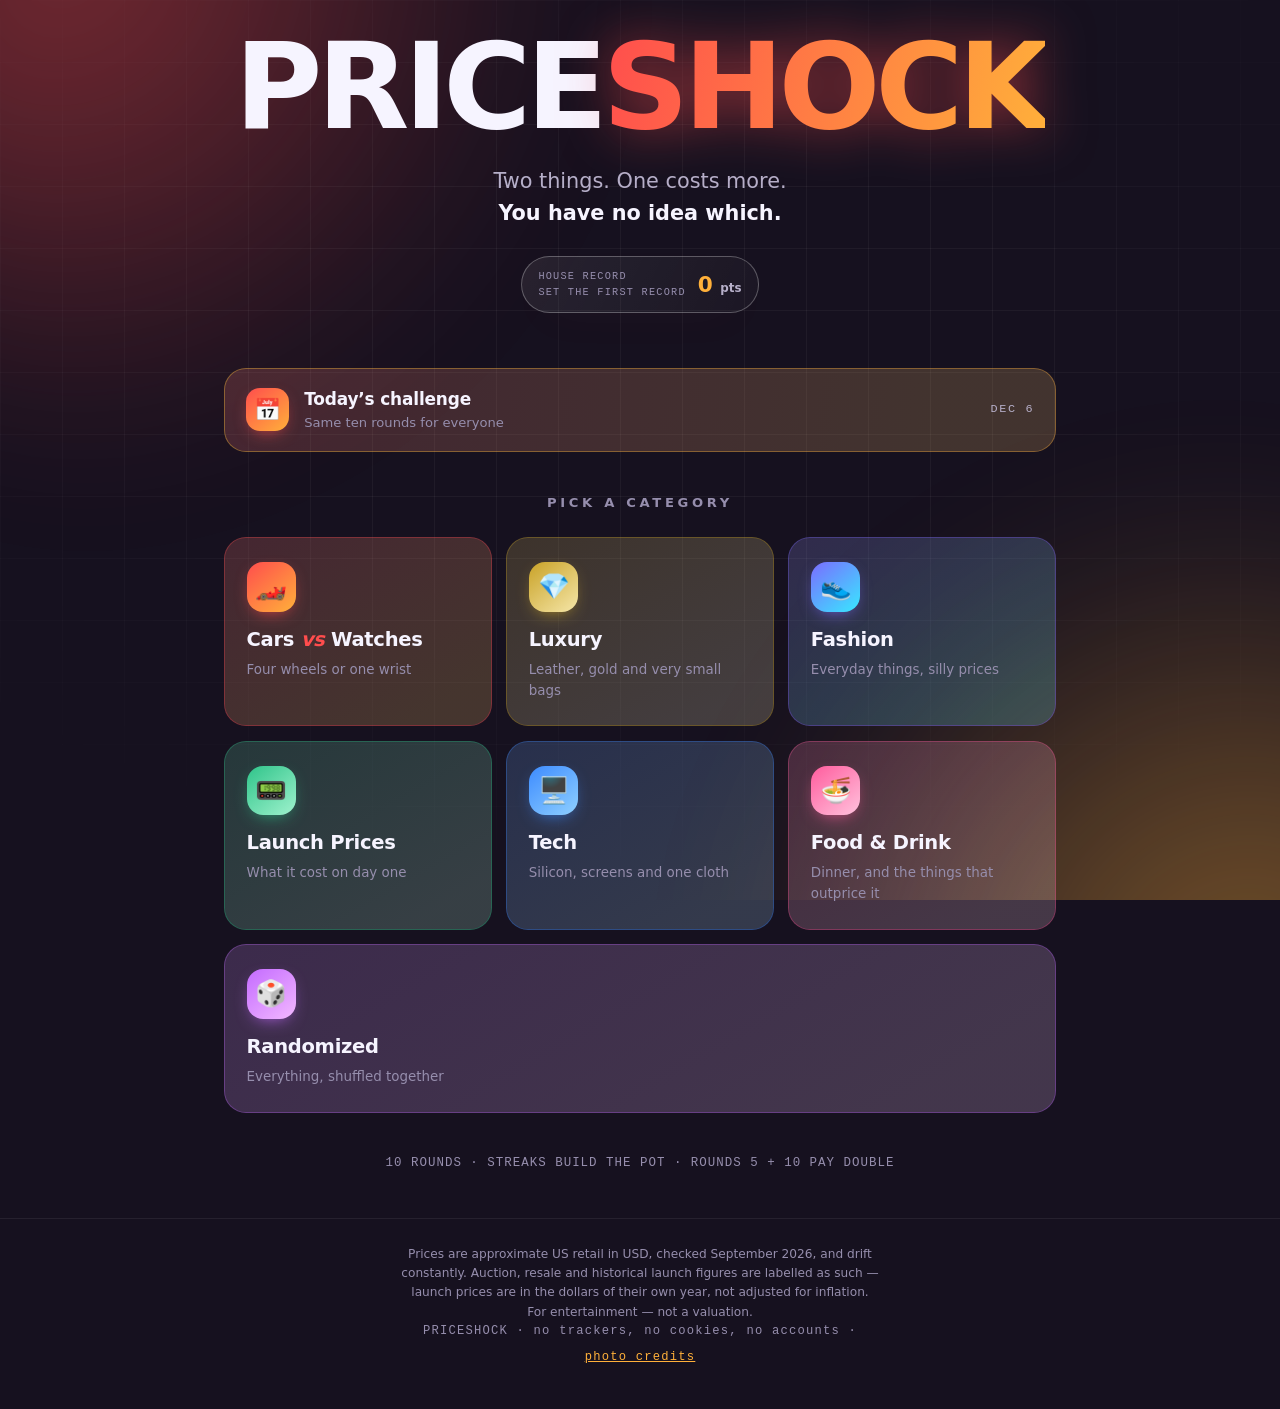
==== index.html @ 39ad50c3 "Add today's challenge: the same ten rounds for everyone" ====
<!doctype html>
<html lang="en">
<head>
  <meta charset="utf-8">
  <meta name="viewport" content="width=device-width, initial-scale=1">
  <title>PRICESHOCK — guess which one costs more</title>
  <meta name="description" content="Two things. One is more expensive. You have no idea which. A game about how absurd prices have become.">
  <meta name="color-scheme" content="dark">
  <!-- One value, not two: this page is dark in every theme by design. -->
  <meta name="theme-color" content="#08070c">

  <!-- The trailing slash matters: GitHub Pages serves this page at the
       directory URL, and a canonical without it points at a 301. -->
  <link rel="canonical" href="https://jonathanmathews449-stack.github.io/PRICESHOCK/">

  <meta property="og:title" content="PRICESHOCK">
  <meta property="og:description" content="Two things. One costs more. You have no idea which.">
  <meta property="og:type" content="website">
  <meta property="og:site_name" content="PRICESHOCK">
  <meta property="og:url" content="https://jonathanmathews449-stack.github.io/PRICESHOCK/">

  <!-- og:image must be a raster file and an absolute URL. Every platform
       ignores an SVG here, and several refuse a relative path, so the
       favicon's inline-SVG trick does not transfer. Built from
       og-source.html by scripts/og-image.sh; the dimensions are declared so
       the card reserves the right space before the image arrives. -->
  <meta property="og:image" content="https://jonathanmathews449-stack.github.io/PRICESHOCK/og.png">
  <meta property="og:image:width" content="1200">
  <meta property="og:image:height" content="630">
  <meta property="og:image:alt" content="PRICESHOCK — two things, one costs more. A Lamborghini Huracán at $215,000 against a Richard Mille RM 27-04 Tourbillon at $1,000,050.">
  <meta name="twitter:card" content="summary_large_image">

  <link rel="icon" href="data:image/svg+xml,<svg xmlns='http://www.w3.org/2000/svg' viewBox='0 0 100 100'><text y='.9em' font-size='90'>💸</text></svg>">
  <link rel="stylesheet" href="assets/style.css">
</head>
<body>
<!-- Drawn symbols remain as a defensive fallback. The shipped catalogue uses
     local, credited Commons photographs; app.js verifies that coverage at load. -->
<svg class="art-sprite" aria-hidden="true" focusable="false" width="0" height="0" style="position:absolute">
  <defs>
    <g id="art-watch"><circle cx="12" cy="12" r="5.5"/><path d="M9.5 6.5 10 3h4l.5 3.5M9.5 17.5 10 21h4l.5-3.5M12 9.5V12l1.8 1.2"/></g>
    <g id="art-supercar"><path d="M2.5 14.5h19M4 14.5l1.8-4.2A2 2 0 0 1 7.6 9h8.8a2 2 0 0 1 1.7 1l2.4 4.5"/><path d="M3 14.5v2.2h3M21 14.5v2.2h-3"/><circle cx="7" cy="16.8" r="1.9"/><circle cx="17" cy="16.8" r="1.9"/></g>
    <g id="art-car"><path d="M3 15.5h18M4.6 15.5l1.5-5A2 2 0 0 1 8 9h8a2 2 0 0 1 1.9 1.4l1.5 5.1"/><path d="M6.5 11.8h11"/><circle cx="7.5" cy="17.4" r="1.8"/><circle cx="16.5" cy="17.4" r="1.8"/></g>
    <g id="art-sneaker"><path d="M2.5 16.5h19V14c0-1-.7-1.6-1.8-1.9l-4.6-1.2-2.4-2.6c-.5-.6-1.3-.6-1.8-.1L9.5 10 5 12.2c-1.6.8-2.5 1.6-2.5 3z"/><path d="M2.5 15h19M8 10.8l1.8 1.9M11 9.4l1.9 2"/></g>
    <g id="art-boot"><path d="M7 3.5h4.2v8.2l6 2.6c1.4.6 2.3 1.3 2.3 2.6v3.6H7z"/><path d="M7 17.5h12.5M7 8.5h4.2"/></g>
    <g id="art-sandal"><path d="M12 3.2c3 0 4.7 1.7 4.7 4.4v8.8c0 2.7-1.7 4.4-4.7 4.4s-4.7-1.7-4.7-4.4V7.6c0-2.7 1.7-4.4 4.7-4.4Z"/><path d="M12 9.8 8.5 5.9M12 9.8l3.5-3.9M12 9.8v3"/></g>
    <g id="art-dressShoe"><path d="M2.5 16.8h19c0-1.6-1-2.3-2.6-2.8l-5.1-1.6-2.6-3.2c-.5-.6-1.2-.7-1.8-.3l-2 1.4-3.6 2.3c-1 .7-1.3 1.4-1.3 2.4z"/><path d="M2.5 15.4h19"/></g>
    <g id="art-handbag"><path d="M4.5 8.5h15l1 12h-17z"/><path d="M8.5 8.5V6.6a3.5 3.5 0 0 1 7 0v1.9"/><path d="M4.9 13h14.2"/></g>
    <g id="art-luggage"><rect x="4.5" y="7.5" width="15" height="12.5" rx="2"/><path d="M9 7.5V5.2c0-.7.5-1.2 1.2-1.2h3.6c.7 0 1.2.5 1.2 1.2v2.3M9.5 11v5.5M14.5 11v5.5"/></g>
    <g id="art-coat"><path d="M9 3.5 12 6l3-2.5 4.5 2.4c.8.4 1.2 1 1.2 1.9V20H5.3V7.8c0-.9.4-1.5 1.2-1.9z"/><path d="M12 6v14M9 3.5 12 20M15 3.5 12 20"/></g>
    <g id="art-scarf"><ellipse cx="12" cy="6.4" rx="4.6" ry="3.1"/><path d="M9.3 8.9 8 20.6h3l.6-9.4M14.7 8.9l1.3 11.7h-3l-.6-9.4"/></g>
    <g id="art-tshirt"><path d="M8.6 3.5 12 5.6l3.4-2.1 5 2.6-1.8 4.3-2.1-.7V20.5H7.5V9.7l-2.1.7-1.8-4.3z"/></g>
    <g id="art-shirt"><path d="M8.6 3.5 12 6.2l3.4-2.7 4.4 2.3c.7.4 1 .9 1 1.7v13.3H5.2V7.5c0-.8.3-1.3 1-1.7z"/><path d="M12 6.2v3.4M9.6 10.8l2.4 3 2.4-3"/></g>
    <g id="art-jeans"><path d="M6.5 3.5h11l.7 17h-4.3L12 11l-1.9 9.5H5.8z"/><path d="M6.7 7.5h10.6"/></g>
    <g id="art-sunglasses"><path d="M2.5 9h19M4 9l.9 3.6A3 3 0 0 0 7.8 15h.6a3 3 0 0 0 2.9-2.3L12 9M12 9l.7 3.7a3 3 0 0 0 2.9 2.3h.6a3 3 0 0 0 2.9-2.4L20 9"/><path d="M10.6 10.4c.9-.4 1.9-.4 2.8 0"/></g>
    <g id="art-ring"><circle cx="12" cy="15" r="5.2"/><path d="M12 3.2 14.9 6.6 12 10 9.1 6.6z"/><path d="M9.6 7.6 12 10l2.4-2.4"/></g>
    <g id="art-gem"><path d="M7 4.5h10l4 5-9 10.5L3 9.5z"/><path d="m3 9.5h18M7 4.5 9.5 9.5 12 20M17 4.5 14.5 9.5 12 20"/></g>
    <g id="art-bracelet"><ellipse cx="12" cy="12" rx="8.2" ry="6.4"/><ellipse cx="12" cy="12" rx="5.6" ry="3.8"/><path d="M12 5.8v2.3M12 15.9v2.3M4 12h2.3M17.7 12H20"/></g>
    <g id="art-bottle"><path d="M10 3.5h4v3.2l2.3 3.1c.5.7.7 1.3.7 2.1v7.6a1 1 0 0 1-1 1H8a1 1 0 0 1-1-1V12c0-.8.2-1.4.7-2.1L10 6.7z"/><path d="M7 14h10M10 3.5h4"/></g>
    <g id="art-plate"><circle cx="12" cy="12" r="8.6"/><circle cx="12" cy="12" r="5.4"/></g>
    <g id="art-cup"><path d="M4.5 7.5h12v6.8a4.5 4.5 0 0 1-4.5 4.5H9a4.5 4.5 0 0 1-4.5-4.5z"/><path d="M16.5 9.2h1.9a2.6 2.6 0 0 1 0 5.2h-1.9M3.5 21h14"/></g>
    <g id="art-jug"><path d="M7.4 3.2h5.8v2.5l1.5 2.1c.6.8.9 1.6.9 2.6v8.4a1 1 0 0 1-1 1H6a1 1 0 0 1-1-1v-8.4c0-1 .3-1.8.9-2.6l1.5-2.1z"/><path d="M15.6 11.4h2a2.4 2.4 0 0 1 0 4.8h-2M5 13.4h10.6"/></g>
    <g id="art-styler"><rect x="9.6" y="2.6" width="4.8" height="10" rx="2.4"/><path d="M12 12.6v7.8M9.8 20.5h4.4"/><path d="M17.2 5.6c1.9.9 2.9 2.3 2.9 4.1M17.2 9.2c1 .5 1.6 1.2 1.6 2.1"/></g>
    <g id="art-phone"><rect x="6.5" y="2.5" width="11" height="19" rx="2.2"/><path d="M10.2 5h3.6M12 18.6h.01"/></g>
    <g id="art-laptop"><path d="M5.5 5.5h13v9h-13z"/><path d="M2.5 17.5h19l-1.4 2H3.9z"/></g>
    <g id="art-desktop"><rect x="2.5" y="4" width="19" height="12" rx="1.6"/><path d="M9 19.5h6M12 16v3.5M2.5 13h19"/></g>
    <g id="art-keyboard"><rect x="2.5" y="6.5" width="19" height="11" rx="1.8"/><path d="M6 10h.01M9.5 10h.01M13 10h.01M16.5 10h.01M6 13.2h.01M9.5 13.2h.01M13 13.2h.01M16.5 13.2h.01M8 15.6h8"/></g>
    <g id="art-tv"><rect x="2.5" y="4.5" width="19" height="12.5" rx="1.6"/><path d="M8.5 20.5h7M12 17v3.5"/></g>
    <g id="art-controller"><path d="M8 8.5h8c2.7 0 4.5 2.2 5 5.2.4 2.6-.6 4.3-2.3 4.3-1.4 0-2-1-3-2.2-.6-.8-1.2-1.1-2-1.1h-3.4c-.8 0-1.4.3-2 1.1-1 1.2-1.6 2.2-3 2.2-1.7 0-2.7-1.7-2.3-4.3.5-3 2.3-5.2 5-5.2Z"/><path d="M7.4 12.2v2.4M6.2 13.4h2.4M15.6 12.4h.01M17.4 14.2h.01"/></g>
    <g id="art-vr"><path d="M4 7.5h16c1 0 1.5.6 1.5 1.6v4.4c0 1-.6 1.6-1.5 1.6h-3.3c-.7 0-1.1-.3-1.6-.9l-1.2-1.4c-.5-.6-1.3-.6-1.8 0l-1.2 1.4c-.5.6-.9.9-1.6.9H4c-1 0-1.5-.6-1.5-1.6V9.1C2.5 8.1 3 7.5 4 7.5Z"/><path d="M6 4.8c4-1.6 8-1.6 12 0"/></g>
    <g id="art-pda"><rect x="5.5" y="2.5" width="13" height="19" rx="2"/><path d="M8 6h8v8H8zM9.5 17.5h5"/></g>
    <g id="art-pen"><path d="M12 2.5c1.7 1.9 2.6 3.4 2.6 5.1v7.9H9.4V7.6c0-1.7.9-3.2 2.6-5.1Z"/><path d="M9.4 15.5h5.2l-2.6 6zM9.6 10.5h4.8"/></g>
    <g id="art-musicPlayer"><rect x="6" y="2.5" width="12" height="19" rx="2"/><path d="M8.5 5.5h7v5h-7z"/><circle cx="12" cy="16.5" r="2.8"/><circle cx="12" cy="16.5" r=".6"/></g>
    <g id="art-scooter"><circle cx="5.5" cy="17" r="2.8"/><circle cx="18" cy="17" r="2.8"/><path d="M5.5 17h4.2l1.8-5.4h4.4c1 0 1.6.5 1.9 1.4L18 17"/><path d="M9.7 11.6 8.1 6.6h2.5M11.5 11.6h5.7"/></g>
    <g id="art-bicycle"><circle cx="5.5" cy="16.5" r="3.6"/><circle cx="18.5" cy="16.5" r="3.6"/><path d="m5.5 16.5 4.2-7.3h5.6l3.2 7.3M9.7 9.2 14 16.5M8 9.2h3.4M14.4 6.5h2.4"/></g>
  </defs>
</svg>

<!-- Ambient background: two drifting colour blobs + a grid. Purely decorative. -->
<div class="bg" aria-hidden="true">
  <span class="blob blob-1"></span>
  <span class="blob blob-2"></span>
  <span class="grid"></span>
</div>

<!-- Flash layer for the reveal. Purely decorative. -->
<div class="flash" id="flash" aria-hidden="true"></div>

<!-- The reveal is visual: a glow, a slam, a dimmed card. This live region is
     the same information as text, and it is the only way a screen-reader user
     learns the outcome of a round. Written by app.js on every reveal. -->
<p class="sr-only" id="live-status" role="status" aria-live="polite"></p>

<main class="stage">

  <!-- ==================== SCREEN 1: TITLE ==================== -->
  <section class="screen screen-title is-active" id="screen-title" tabindex="-1">
    <h1 class="logo">
      <span class="logo-price">PRICE</span><span class="logo-shock">SHOCK</span>
    </h1>
    <p class="tagline">Two things. One costs more.<br><em>You have no idea which.</em></p>

    <div class="record-panel" aria-label="Your all-time high score">
      <span class="record-kicker">House record</span>
      <strong class="record-value"><span id="title-best">0</span> <small>pts</small></strong>
      <span class="record-note" id="title-best-note">Set the first record</span>
    </div>

    <!-- The daily sits above the grid, not inside it. It is not a category:
         it is one fixed set of ten for today that every player gets in the
         same order, so putting it in the grid would imply you could pick it
         the way you pick Luxury and get a different ten each time. -->
    <button class="daily" type="button" id="btn-daily">
      <span class="daily-icon" aria-hidden="true">📅</span>
      <span class="daily-body">
        <span class="daily-title">Today&rsquo;s challenge</span>
        <span class="daily-note" id="daily-note">Same ten rounds for everyone</span>
      </span>
      <span class="daily-date" id="daily-date"></span>
    </button>

    <!-- role="group", not role="list". An explicit ARIA role REPLACES the
         implicit one, so role="listitem" on these buttons meant a screen
         reader announced the category buttons as list items and never said
         they could be activated at all. Do not put list roles back on interactive
         elements; if these ever need list semantics, nest real <li>s. -->
    <h2 class="pick-a-category" id="pick-a-category">Pick a category</h2>

    <div class="cat-grid" role="group" aria-labelledby="pick-a-category">
      <button class="cat" type="button" data-cat="cars-watches">
        <span class="cat-icon" aria-hidden="true">🏎️</span>
        <span class="cat-name">Cars <span class="cat-vs">vs</span> Watches</span>
        <span class="cat-tag">Four wheels or one wrist</span>
      </button>
      <button class="cat" type="button" data-cat="luxury">
        <span class="cat-icon" aria-hidden="true">💎</span>
        <span class="cat-name">Luxury</span>
        <span class="cat-tag">Leather, gold and very small bags</span>
      </button>
      <button class="cat" type="button" data-cat="fashion">
        <span class="cat-icon" aria-hidden="true">👟</span>
        <span class="cat-name">Fashion</span>
        <span class="cat-tag">Everyday things, silly prices</span>
      </button>
      <button class="cat" type="button" data-cat="launch-prices">
        <span class="cat-icon" aria-hidden="true">📟</span>
        <span class="cat-name">Launch Prices</span>
        <span class="cat-tag">What it cost on day one</span>
      </button>
      <button class="cat" type="button" data-cat="tech">
        <span class="cat-icon" aria-hidden="true">🖥️</span>
        <span class="cat-name">Tech</span>
        <span class="cat-tag">Silicon, screens and one cloth</span>
      </button>
      <button class="cat" type="button" data-cat="food-drink">
        <span class="cat-icon" aria-hidden="true">🍜</span>
        <span class="cat-name">Food &amp; Drink</span>
        <span class="cat-tag">Dinner, and the things that outprice it</span>
      </button>
      <button class="cat cat-wide" type="button" data-cat="random">
        <span class="cat-icon" aria-hidden="true">🎲</span>
        <span class="cat-name">Randomized</span>
        <span class="cat-tag">Everything, shuffled together</span>
      </button>
    </div>

    <p class="hint">10 rounds · streaks build the pot · rounds 5 + 10 pay double</p>

    <!--
      Unlike Named After, this one genuinely cannot degrade: the rounds, the
      count-up and the whole reveal are the product, and they are all script.
      Without JS the title screen still rendered, but the category
      buttons were dead — they looked pressable and did nothing, which is a
      worse experience than being told the truth. So say it plainly and take
      the dead controls away.
    -->
    <noscript>
      <style>
        .cat-grid, .hint, .daily { display: none; }
      </style>
      <p class="noscript-note">
        PRICESHOCK is a game, and the rounds run in your browser — so it needs
        JavaScript switched on. There are no trackers, no cookies and no
        accounts either way.
      </p>
    </noscript>
  </section>

  <!-- ==================== SCREEN 2: GAME ==================== -->
  <section class="screen screen-game" id="screen-game" tabindex="-1">

    <header class="hud">
      <button class="hud-back" id="btn-back" type="button">
        <span aria-hidden="true">←</span><span class="sr-only">Back to categories</span>
      </button>
      <div class="hud-progress">
        <span class="hud-round" id="hud-round">Round 1 / 10</span>
        <div class="progress-track"><div class="progress-fill" id="progress-fill"></div></div>
      </div>
      <div class="hud-money">
        <div class="hud-bank">
          <span class="hud-label">Bank</span>
          <span class="hud-score-num" id="hud-score">0</span>
        </div>
        <div class="hud-best" id="hud-best-wrap">
          <span class="hud-label">Best</span>
          <span id="hud-best">0</span>
        </div>
      </div>
    </header>

    <div class="heat-bar" aria-label="Streak payout ladder">
      <span class="heat-label">Heat</span>
      <span class="heat-step is-active" data-heat="1">1×</span>
      <span class="heat-step" data-heat="2">1.5×</span>
      <span class="heat-step" data-heat="3">2×</span>
      <span class="heat-step" data-heat="4">2.5×</span>
      <span class="heat-step" data-heat="5">3×</span>
      <span class="heat-next" id="hud-next">Next hit +100</span>
      <span class="hud-streak" id="hud-streak" hidden></span>
    </div>

    <!-- An <h2>, not a <p>. Screens are display:none when inactive, so only
         the active one's headings are exposed — and this screen had none at
         all, which is where a player spends most of the session. A screen
         reader navigating by heading found nothing to land on. The .prompt
         class sets margin, size and weight explicitly, so the tag change is
         visually identical. -->
    <h2 class="prompt" id="round-prompt">Which costs <em>more</em>?</h2>

    <div class="arena" id="arena">
      <!-- Cards are built by app.js so the two sides stay structurally identical. -->
      <button class="card" id="card-a" type="button" aria-label="Choose left item"></button>

      <div class="versus" aria-hidden="true"><span>VS</span></div>

      <button class="card" id="card-b" type="button" aria-label="Choose right item"></button>
    </div>

    <!-- Verdict slab: slides up after a choice. -->
    <div class="verdict" id="verdict" hidden>
      <div class="verdict-tag" id="verdict-tag"></div>
      <p class="verdict-award" id="verdict-award"></p>
      <p class="verdict-award-note" id="verdict-award-note"></p>
      <div class="verdict-multiplier" id="verdict-multiplier"></div>
      <p class="verdict-line" id="verdict-line"></p>
      <p class="verdict-fact" id="verdict-fact"></p>
      <button class="btn btn-next" id="btn-next" type="button">Next round →</button>
    </div>
  </section>

  <!-- ==================== SCREEN 3: RESULTS ==================== -->
  <section class="screen screen-end" id="screen-end" tabindex="-1">
    <p class="end-eyebrow" id="end-eyebrow">Final score</p>
    <div class="end-score"><span id="end-score">0</span><span class="end-of">pts</span></div>
    <p class="end-tally" id="end-tally"></p>
    <h2 class="end-rank" id="end-rank">—</h2>
    <p class="end-blurb" id="end-blurb"></p>

    <div class="end-record" id="end-record">
      <span id="end-record-label">House record</span>
      <strong><span id="end-best">0</span> pts</strong>
      <small id="end-record-note"></small>
    </div>

    <div class="end-actions">
      <button class="btn btn-primary" id="btn-again" type="button">Play again</button>
      <button class="btn btn-ghost" id="btn-categories" type="button">Pick another category</button>
    </div>

    <div class="end-worst" id="end-worst"></div>
  </section>

</main>

<footer class="site-footer">
  <p>
    Prices are approximate US retail in USD, checked September 2026, and drift constantly.
    Auction, resale and historical launch figures are labelled as such — launch prices are
    in the dollars of their own year, not adjusted for inflation. For entertainment — not a
    valuation.
  </p>
  <p class="footer-meta">PRICESHOCK · no trackers, no cookies, no accounts · <a href="credits.html">photo credits</a></p>
</footer>

<script src="assets/data.js"></script>
<script src="assets/photos.js"></script>
<script src="assets/app.js"></script>
</body>
</html>
---- assets/style.css ----
/* ==========================================================================
   PRICESHOCK — stylesheet
   --------------------------------------------------------------------------
   Dark-only by design: the reveal depends on glow and flash, which need a dark
   ground to read. `color-scheme: dark` is set in the HTML so form controls and
   scrollbars match.

   Colour is driven by --accent / --accent-2, which app.js rewrites per category.
   Don't hardcode a category colour anywhere below — set those two tokens.
   ========================================================================== */

:root {
  /* Not black. The page used to sit at #08070c, which reads as an unlit screen
     rather than as a room with the lights low — and it flattened the two colour
     blobs behind it into grey smudges, because a blurred colour has nothing to
     mix into at that luminance. Lifting the base into a deep plum gives the
     wash something to tint, and costs almost nothing in contrast: the figures
     beside each token are measured against the new --bg, not assumed. */
  --bg:        #16111f;
  --bg-2:      #201a2e;
  --surface:   rgba(255, 255, 255, 0.062);
  --surface-2: rgba(255, 255, 255, 0.105);
  --border:    rgba(255, 255, 255, 0.15);
  --border-2:  rgba(255, 255, 255, 0.28);

  --text:      #f6f4ff;   /* 17.02:1 on --bg */
  --muted:     #b6afc9;   /*  8.79:1 on --bg */
  /* Raised from #81799a, which measures 4.53:1 on the new base — passing, but
     by three hundredths, and it is body-size text on .cat-tag. On the old
     near-black it had 4.91:1, so the lift had to be paid for somewhere. */
  --faint:     #968ead;   /*  5.97:1 on --bg */

  /* Overwritten per category by app.js */
  --accent:    #ff4d4d;
  --accent-2:  #ffb03a;

  --win:       #35e08b;
  --lose:      #ff3b5c;

  --wrap:      74rem;
  --radius:    22px;
  --radius-sm: 13px;

  --sans: ui-sans-serif, system-ui, -apple-system, "Segoe UI", Roboto,
          "Helvetica Neue", Arial, sans-serif;
  --mono: ui-monospace, SFMono-Regular, "SF Mono", Menlo, Consolas,
          "Liberation Mono", monospace;

  --ease-out-back: cubic-bezier(0.34, 1.56, 0.64, 1);
}

*, *::before, *::after { box-sizing: border-box; }

html { -webkit-text-size-adjust: 100%; }

body {
  margin: 0;
  min-height: 100svh;
  background: var(--bg);
  color: var(--text);
  font-family: var(--sans);
  line-height: 1.55;
  overflow-x: hidden;
  -webkit-font-smoothing: antialiased;
  display: flex;
  flex-direction: column;
}

button { font: inherit; color: inherit; }

.sr-only {
  position: absolute; width: 1px; height: 1px;
  padding: 0; margin: -1px; overflow: hidden;
  clip: rect(0 0 0 0); white-space: nowrap; border: 0;
}

:focus-visible {
  outline: 3px solid var(--accent-2);
  outline-offset: 3px;
}

/* --- Ambient background ---------------------------------------------- */

.bg { position: fixed; inset: 0; z-index: -2; overflow: hidden; background: var(--bg); }

.blob {
  position: absolute;
  width: 60vmax; height: 60vmax;
  border-radius: 50%;
  filter: blur(90px);
  opacity: 0.46;
  will-change: transform;
}
.blob-1 {
  background: radial-gradient(circle at 30% 30%, var(--accent), transparent 68%);
  top: -22vmax; left: -14vmax;
  animation: drift1 24s ease-in-out infinite alternate;
}
.blob-2 {
  background: radial-gradient(circle at 70% 70%, var(--accent-2), transparent 68%);
  bottom: -26vmax; right: -16vmax;
  animation: drift2 29s ease-in-out infinite alternate;
}
@keyframes drift1 { to { transform: translate3d(16vmax, 10vmax, 0) scale(1.18); } }
@keyframes drift2 { to { transform: translate3d(-14vmax, -9vmax, 0) scale(1.12); } }

.grid {
  position: absolute; inset: 0;
  background-image:
    linear-gradient(rgba(255,255,255,0.045) 1px, transparent 1px),
    linear-gradient(90deg, rgba(255,255,255,0.045) 1px, transparent 1px);
  background-size: 62px 62px;
  mask-image: radial-gradient(ellipse 75% 60% at 50% 40%, #000 40%, transparent 100%);
  -webkit-mask-image: radial-gradient(ellipse 75% 60% at 50% 40%, #000 40%, transparent 100%);
}

/* Full-screen flash on reveal. */
.flash {
  position: fixed; inset: 0; z-index: 60;
  pointer-events: none;
  opacity: 0;
  background: radial-gradient(circle at 50% 45%, #fff, transparent 62%);
}
.flash.is-firing { animation: flash 620ms ease-out; }
@keyframes flash {
  0%   { opacity: 0; }
  12%  { opacity: 0.82; }
  100% { opacity: 0; }
}

/* --- Stage / screens -------------------------------------------------- */

.stage {
  flex: 1;
  width: 100%;
  max-width: var(--wrap);
  margin-inline: auto;
  padding: clamp(1rem, 3vw, 2rem) clamp(1rem, 3vw, 1.75rem) 2rem;
  display: flex;
  flex-direction: column;
}

.screen { display: none; flex: 1; flex-direction: column; }
.screen.is-active { display: flex; animation: screenIn 420ms var(--ease-out-back) both; }
/* The screens take focus on navigation (see showScreen in app.js). They are
   containers, not controls, so no focus ring: a 3px outline round the whole
   viewport reads as a rendering bug, and a keyboard user is not stranded —
   the next Tab lands on the first control inside. */
.screen:focus, .screen:focus-visible { outline: none; }

@keyframes screenIn {
  from { opacity: 0; transform: translateY(14px) scale(0.985); }
  to   { opacity: 1; transform: none; }
}

/* --- Title screen ----------------------------------------------------- */

.screen-title { justify-content: center; align-items: center; text-align: center; gap: 0.4rem; }

.logo {
  margin: 0;
  font-size: clamp(3rem, 13vw, 7.5rem);
  font-weight: 900;
  letter-spacing: -0.045em;
  line-height: 0.92;
  display: flex;
  flex-wrap: wrap;
  justify-content: center;
}
.logo-price { color: var(--text); }
.logo-shock {
  background: linear-gradient(105deg, var(--accent), var(--accent-2));
  -webkit-background-clip: text;
  background-clip: text;
  color: transparent;
  /* The glow has to be a separate shadow layer because gradient text is
     transparent — a text-shadow would be clipped away with the fill. */
  filter: drop-shadow(0 0 26px color-mix(in srgb, var(--accent) 60%, transparent));
  animation: pulse 3.4s ease-in-out infinite;
}
@keyframes pulse {
  50% { filter: drop-shadow(0 0 46px color-mix(in srgb, var(--accent-2) 75%, transparent)); }
}

.tagline {
  color: var(--muted);
  font-size: clamp(1rem, 2.4vw, 1.3rem);
  margin: 1rem 0 2.4rem;
  max-width: 30ch;
}
.tagline em { color: var(--text); font-style: normal; font-weight: 700; }

.record-panel {
  display: grid;
  grid-template-columns: auto auto;
  align-items: center;
  column-gap: 0.75rem;
  row-gap: 0.05rem;
  margin: -1.1rem 0 0.8rem;
  padding: 0.7rem 1rem;
  min-width: 14rem;
  text-align: left;
  background: linear-gradient(115deg, rgba(255,255,255,0.08), rgba(255,255,255,0.025));
  border: 1px solid var(--border-2);
  border-radius: 999px;
  box-shadow: 0 14px 44px -28px var(--accent);
}
.record-kicker, .record-note {
  font-family: var(--mono);
  font-size: 0.64rem;
  letter-spacing: 0.12em;
  text-transform: uppercase;
  color: var(--faint);
}
.record-value {
  grid-row: 1 / span 2;
  grid-column: 2;
  font-size: 1.35rem;
  line-height: 1;
  font-variant-numeric: tabular-nums;
  color: var(--accent-2);
}
.record-value small { font-size: 0.55em; color: var(--muted); }

.cat-grid {
  display: grid;
  grid-template-columns: repeat(auto-fit, minmax(14rem, 1fr));
  gap: 0.9rem;
  width: 100%;
  max-width: 52rem;
}

/* Each card wears its own category's colour. The three --cat-* properties are
   set on the button by app.js, straight from the same CATEGORIES entry that
   startCategory() later hands to --accent — so a card can never advertise one
   colour and then open a game in another. The rgba variants are computed in JS
   rather than with color-mix(), which keeps this working in browsers that do
   not have it and keeps the maths in one place.

   The fallbacks below matter: they are what a card shows if app.js never runs,
   and they resolve to the house accent rather than to nothing. */
.cat {
  --cat:       var(--accent);
  --cat-2:     var(--accent-2);
  --cat-soft:  var(--border-2);

  position: relative;
  overflow: hidden;
  display: flex;
  flex-direction: column;
  align-items: flex-start;
  gap: 0.3rem;
  padding: 1.5rem 1.35rem;
  text-align: left;
  background: var(--surface);
  border: 1px solid var(--cat-soft);
  border-radius: var(--radius);
  cursor: pointer;
  backdrop-filter: blur(12px);
  transition: transform 180ms var(--ease-out-back), border-color 180ms, background 180ms;
}

/* The colour wash lives on a pseudo-element, not on `background`, so that
   hovering can fade it without also animating the blur behind it. */
.cat::before {
  content: "";
  position: absolute;
  inset: 0;
  background: linear-gradient(150deg, var(--cat), var(--cat-2) 85%);
  opacity: 0.15;
  transition: opacity 180ms;
  pointer-events: none;
}
.cat > * { position: relative; }

.cat:hover, .cat:focus-visible {
  transform: translateY(-5px);
  border-color: var(--cat);
  background: var(--surface-2);
}
.cat:hover::before, .cat:focus-visible::before { opacity: 0.27; }

/* The icon sits on a solid chip of the category's gradient. This is the part
   that actually does the work of telling six cards apart at a glance — the
   wash alone is too quiet at 15% to read as identity, and the emoji on its own
   was the only difference between the cards before this change. */
.cat-icon {
  display: grid;
  place-items: center;
  width: 3.1rem;
  height: 3.1rem;
  margin-bottom: 0.5rem;
  border-radius: 16px;
  background: linear-gradient(140deg, var(--cat), var(--cat-2));
  box-shadow: 0 6px 18px -8px var(--cat);
  font-size: 1.6rem;
  line-height: 1;
}
.cat-name { font-size: 1.22rem; font-weight: 750; letter-spacing: -0.015em; }
.cat-vs { color: var(--cat); font-style: italic; }
.cat-tag { font-size: 0.84rem; color: var(--faint); }

/* --- Today's challenge ------------------------------------------------ */

/* Deliberately not shaped like a category card. It sits above the grid and
   runs horizontally, because it is a different offer: one fixed set of ten
   that everybody gets, rather than a theme you can draw from repeatedly. */
.daily {
  position: relative;
  overflow: hidden;
  display: flex;
  align-items: center;
  gap: 0.95rem;
  width: 100%;
  max-width: 52rem;
  margin-top: 2.2rem;
  padding: 1.05rem 1.3rem;
  text-align: left;
  background: var(--surface);
  border: 1px solid rgba(255, 176, 58, 0.45);
  border-radius: var(--radius);
  cursor: pointer;
  backdrop-filter: blur(12px);
  transition: transform 180ms var(--ease-out-back), border-color 180ms, background 180ms;
}
.daily::before {
  content: "";
  position: absolute;
  inset: 0;
  background: linear-gradient(100deg, var(--accent), var(--accent-2) 85%);
  opacity: 0.14;
  transition: opacity 180ms;
  pointer-events: none;
}
.daily > * { position: relative; }
.daily:hover, .daily:focus-visible {
  transform: translateY(-3px);
  border-color: var(--accent-2);
  background: var(--surface-2);
}
.daily:hover::before, .daily:focus-visible::before { opacity: 0.26; }

.daily-icon {
  position: relative;
  display: grid;
  place-items: center;
  flex: none;
  width: 2.7rem;
  height: 2.7rem;
  border-radius: 14px;
  background: linear-gradient(140deg, var(--accent), var(--accent-2));
  box-shadow: 0 6px 18px -8px var(--accent);
  font-size: 1.35rem;
  line-height: 1;
}
.daily-body { display: flex; flex-direction: column; gap: 0.1rem; min-width: 0; }
.daily-title { font-size: 1.06rem; font-weight: 750; letter-spacing: -0.01em; }
.daily-note { font-size: 0.82rem; color: var(--faint); }

/* Pushed to the far end and set in the mono face, so it reads as a stamp on
   the run rather than as part of the sentence above it. */
.daily-date {
  margin-left: auto;
  flex: none;
  font-family: var(--mono);
  font-size: 0.74rem;
  letter-spacing: 0.14em;
  text-transform: uppercase;
  color: var(--muted);
}

/* Played today. The tick is decorative — the text already says "Played", so a
   screen reader is told the state in words and does not need the mark. */
.daily.is-done .daily-note { color: var(--accent-2); }
.daily.is-done .daily-icon::after {
  content: "";
  position: absolute;
  transform: translate(0.95rem, -0.95rem);
  width: 0.62rem;
  height: 0.62rem;
  border-radius: 50%;
  background: var(--win);
  box-shadow: 0 0 0 2px var(--bg);
}

@media (max-width: 30rem) {
  /* The date drops under the title rather than squeezing it: at 390px the two
     together forced "Today's challenge" to wrap mid-word. */
  .daily { flex-wrap: wrap; }
  .daily-date { margin-left: 3.65rem; width: 100%; }
}

/* Shown only inside <noscript> in index.html, where the category buttons are
   hidden because nothing would happen if they were pressed. --muted on --bg
   measures 8.79:1, so it is readable as body copy rather than as fine print. */
.noscript-note {
  max-width: 34rem;
  margin: 1.4rem auto 0;
  padding: 1rem 1.25rem;
  border: 1px solid var(--border);
  border-radius: var(--radius-sm);
  background: var(--surface);
  color: var(--muted);
  font-size: 1rem;
  line-height: 1.55;
}

.hint {
  margin-top: 2.2rem;
  font-family: var(--mono);
  font-size: 0.78rem;
  letter-spacing: 0.08em;
  text-transform: uppercase;
  color: var(--faint);
}

/* --- HUD -------------------------------------------------------------- */

.hud {
  display: flex;
  align-items: center;
  gap: 1rem;
  margin-bottom: clamp(1.2rem, 4vw, 2.2rem);
}

.hud-back {
  width: 2.6rem; height: 2.6rem;
  flex: 0 0 auto;
  display: grid; place-items: center;
  background: var(--surface);
  border: 1px solid var(--border);
  border-radius: 50%;
  cursor: pointer;
  font-size: 1.1rem;
  transition: background 160ms, transform 160ms;
}
.hud-back:hover { background: var(--surface-2); transform: translateX(-2px); }

.hud-progress { flex: 1; display: flex; flex-direction: column; gap: 0.4rem; }
.hud-round {
  font-family: var(--mono);
  font-size: 0.74rem;
  letter-spacing: 0.1em;
  text-transform: uppercase;
  color: var(--faint);
}
.progress-track {
  height: 4px;
  background: rgba(255,255,255,0.09);
  border-radius: 999px;
  overflow: hidden;
}
.progress-fill {
  height: 100%;
  width: 0;
  background: linear-gradient(90deg, var(--accent), var(--accent-2));
  border-radius: 999px;
  transition: width 420ms var(--ease-out-back);
}

.hud-money { display: flex; align-items: stretch; gap: 0.45rem; flex: 0 0 auto; }
.hud-bank, .hud-best {
  display: flex;
  flex-direction: column;
  align-items: flex-end;
  min-width: 4.6rem;
  padding: 0.35rem 0.6rem;
  border: 1px solid var(--border);
  border-radius: 10px;
  background: rgba(255,255,255,0.035);
  line-height: 1.05;
}
.hud-best { min-width: 3.8rem; color: var(--muted); transition: border-color 180ms, color 180ms, box-shadow 180ms; }
.hud-best.is-beating {
  color: var(--win);
  border-color: color-mix(in srgb, var(--win) 55%, transparent);
  box-shadow: 0 0 24px -8px var(--win);
}
.hud-label {
  font-family: var(--mono);
  font-size: 0.58rem;
  letter-spacing: 0.14em;
  text-transform: uppercase;
  color: var(--faint);
}
.hud-score-num {
  font-size: 1.7rem; font-weight: 850; letter-spacing: -0.03em;
  font-variant-numeric: tabular-nums;
}
.heat-bar {
  display: flex;
  align-items: center;
  justify-content: center;
  flex-wrap: wrap;
  gap: 0.35rem;
  margin: -0.75rem 0 1rem;
  font-family: var(--mono);
}
.heat-label, .heat-next {
  font-size: 0.64rem;
  letter-spacing: 0.1em;
  text-transform: uppercase;
  color: var(--faint);
}
.heat-step {
  display: grid;
  place-items: center;
  min-width: 2.35rem;
  min-height: 1.65rem;
  padding-inline: 0.35rem;
  border: 1px solid var(--border);
  border-radius: 999px;
  color: var(--faint);
  font-size: 0.68rem;
  transition: transform 180ms var(--ease-out-back), color 180ms, border-color 180ms, background 180ms;
}
.heat-step.is-earned { color: var(--muted); border-color: var(--border-2); }
.heat-step.is-active {
  color: #111019;
  border-color: transparent;
  background: linear-gradient(100deg, var(--accent), var(--accent-2));
  transform: scale(1.08);
  font-weight: 800;
}
.heat-next { margin-left: 0.4rem; color: var(--accent-2); }
.hud-streak {
  font-family: var(--mono);
  font-size: 0.76rem;
  padding: 0.15rem 0.5rem;
  border-radius: 999px;
  background: color-mix(in srgb, var(--accent) 24%, transparent);
  color: var(--accent-2);
  white-space: nowrap;
}

.prompt {
  text-align: center;
  font-size: clamp(1.15rem, 3.4vw, 1.75rem);
  font-weight: 700;
  letter-spacing: -0.02em;
  margin: 0 0 clamp(1rem, 3vw, 1.6rem);
}
.prompt em {
  font-style: normal;
  background: linear-gradient(100deg, var(--accent), var(--accent-2));
  -webkit-background-clip: text; background-clip: text; color: transparent;
}
.double-drop {
  display: inline-block;
  margin-right: 0.45rem;
  padding: 0.18rem 0.55rem;
  border-radius: 999px;
  background: linear-gradient(100deg, var(--accent), var(--accent-2));
  color: #111019;
  font-family: var(--mono);
  font-size: 0.62em;
  letter-spacing: 0.1em;
  text-transform: uppercase;
  vertical-align: 0.12em;
  animation: pulseDrop 900ms ease-in-out infinite alternate;
}
@keyframes pulseDrop { to { box-shadow: 0 0 24px color-mix(in srgb, var(--accent) 65%, transparent); } }

/* --- Arena / cards ---------------------------------------------------- */

.arena {
  display: grid;
  grid-template-columns: 1fr auto 1fr;
  align-items: stretch;
  gap: clamp(0.6rem, 2vw, 1.2rem);
}

.card {
  position: relative;
  display: flex;
  flex-direction: column;
  align-items: center;
  justify-content: flex-start;
  gap: 0.5rem;
  padding: clamp(1.3rem, 3.5vw, 2.4rem) clamp(0.9rem, 2.5vw, 1.6rem);
  background: var(--surface);
  border: 1px solid var(--border);
  border-radius: var(--radius);
  cursor: pointer;
  text-align: center;
  overflow: hidden;
  backdrop-filter: blur(12px);
  transition: transform 200ms var(--ease-out-back), border-color 200ms, background 200ms;
}
.card:hover:not(.is-revealed),
.card:focus-visible:not(.is-revealed) {
  transform: translateY(-6px);
  border-color: var(--border-2);
  background: var(--surface-2);
}
.card:active:not(.is-revealed) { transform: translateY(-2px) scale(0.99); }

/* Sheen sweep on hover — sells the "premium" feel without an image. */
.card::before {
  content: "";
  position: absolute; inset: 0;
  background: linear-gradient(115deg, transparent 38%, rgba(255,255,255,0.09) 50%, transparent 62%);
  transform: translateX(-100%);
  transition: transform 700ms ease;
  pointer-events: none;
}
.card:hover:not(.is-revealed)::before { transform: translateX(100%); }

.card-orb {
  /* Sized when the orb held one emoji. Now it holds a photograph, so it scales
     with the viewport and gets materially bigger on a large screen — vmin, not
     vw, so a short landscape window cannot push the cards off the bottom. */
  width: clamp(5.5rem, 20vmin, 13rem);
  height: clamp(5.5rem, 20vmin, 13rem);
  display: grid; place-items: center;
  font-size: clamp(2rem, 5.5vw, 3rem);
  border-radius: 50%;
  background:
    radial-gradient(circle at 32% 28%, rgba(255,255,255,0.2), transparent 62%),
    linear-gradient(140deg, color-mix(in srgb, var(--accent) 38%, transparent),
                            color-mix(in srgb, var(--accent-2) 30%, transparent));
  border: 1px solid var(--border);
  margin-bottom: 0.35rem;
  flex: 0 0 auto;
}

/* The drawn product art inside the orb. Stroked with currentColor so it picks
   up the category accent that already tints the orb, and sized in % so it
   tracks the orb's own clamp() rather than needing a second one. */
.card-art {
  width: 56%;
  height: 56%;
  fill: none;
  stroke: currentColor;
  stroke-width: 1.4;
  stroke-linecap: round;
  stroke-linejoin: round;
  opacity: 0.95;
}
.card-orb { color: var(--text); }
.card.is-winner .card-orb { color: var(--accent-2); }

/* card-body is a <span>, so it must be told to stack — otherwise brand and
   name run together on one line. */
.card-body {
  display: flex;
  flex-direction: column;
  align-items: center;
  gap: 0.15rem;
  min-width: 0;
}

.card-brand {
  font-family: var(--mono);
  font-size: clamp(0.68rem, 1.7vw, 0.8rem);
  letter-spacing: 0.16em;
  text-transform: uppercase;
  color: var(--accent-2);
}
.card-name {
  font-size: clamp(0.98rem, 2.4vw, 1.32rem);
  font-weight: 730;
  letter-spacing: -0.015em;
  line-height: 1.25;
  text-wrap: balance;
  overflow-wrap: anywhere;
}

/* Price + note travel together as one block. */
.card-figures {
  margin-top: auto;
  padding-top: 0.9rem;
  display: flex;
  flex-direction: column;
  align-items: center;
  gap: 0.15rem;
  flex: 0 0 auto;
}

/* Price: hidden until reveal, but it occupies space from the start so the
   cards don't jump when it appears. */
.card-price {
  font-size: clamp(1.4rem, 4.4vw, 2.5rem);
  font-weight: 880;
  letter-spacing: -0.035em;
  font-variant-numeric: tabular-nums;
  opacity: 0;
  transform: translateY(8px);
  transition: opacity 260ms ease, transform 260ms var(--ease-out-back);
}
.card.is-revealed .card-price { opacity: 1; transform: none; }

.card-note {
  font-size: 0.72rem;
  color: var(--faint);
  min-height: 1.1em;
  opacity: 0;
  transition: opacity 260ms ease 120ms;
}
.card.is-revealed .card-note { opacity: 1; }

/* Reveal states */
.card.is-winner {
  border-color: var(--accent-2);
  background: color-mix(in srgb, var(--accent) 13%, var(--surface));
  box-shadow: 0 0 0 1px color-mix(in srgb, var(--accent-2) 45%, transparent),
              0 22px 70px -18px color-mix(in srgb, var(--accent) 75%, transparent);
  transform: scale(1.025);
}
/* The losing card recedes, but its text stays fully legible — the price on
   it is half of what the round is teaching you. Dimming the whole card with
   opacity used to take every label on it under 2.5:1; even opacity 1 only
   reaches 4.56:1 for .card-note, so there is no opacity value that both dims
   and passes AA. The recession is carried by scale, a flatter surface and a
   desaturated icon instead. */
.card.is-loser {
  transform: scale(0.975);
  background: rgba(255, 255, 255, 0.018);
  border-color: rgba(255, 255, 255, 0.07);
}
.card.is-loser .card-orb { opacity: 0.45; filter: saturate(0.4); }
.card.is-loser .card-brand { color: var(--muted); }

/* The winner card's ground is accent-tinted, and how light that tint lands
   depends on which category is playing (app.js rewrites --accent). --faint
   measures 3.74-3.97:1 on it across the three categories — under AA in all
   three — so the note steps up to --muted, which clears 6.3:1 on every one.
   Do not "unify" this back to --faint: there is no single faint value that
   passes on both the plain card and every accent tint. */
.card.is-winner .card-note { color: var(--muted); }


.card.is-picked-right { animation: popRight 560ms var(--ease-out-back); }
.card.is-picked-wrong { animation: shakeWrong 480ms ease-in-out; }
@keyframes popRight {
  0%   { transform: scale(1); }
  45%  { transform: scale(1.06); }
  100% { transform: scale(1.025); }
}
@keyframes shakeWrong {
  0%,100% { transform: translateX(0); }
  18% { transform: translateX(-11px); }
  38% { transform: translateX(9px); }
  58% { transform: translateX(-6px); }
  78% { transform: translateX(4px); }
}

/* Corner ribbon marking the user's pick */
.card-pick {
  position: absolute;
  top: 0.75rem; left: 0.75rem;
  font-family: var(--mono);
  font-size: 0.62rem;
  letter-spacing: 0.12em;
  text-transform: uppercase;
  padding: 0.2rem 0.55rem;
  border-radius: 999px;
  border: 1px solid var(--border-2);
  background: rgba(0,0,0,0.4);
  opacity: 0;
  transition: opacity 200ms;
}
.card-key {
  position: absolute;
  top: 0.75rem;
  right: 0.75rem;
  min-width: 2.2rem;
  padding: 0.16rem 0.42rem;
  border: 1px solid var(--border);
  border-radius: 7px;
  background: rgba(0,0,0,0.32);
  color: var(--faint);
  font-family: var(--mono);
  font-size: 0.62rem;
  letter-spacing: 0.08em;
}
.card:hover .card-key, .card:focus-visible .card-key { color: var(--text); border-color: var(--border-2); }
.card.is-picked .card-pick { opacity: 1; }
.card.is-picked-right .card-pick { border-color: var(--win); color: var(--win); }
.card.is-picked-wrong .card-pick { border-color: var(--lose); color: var(--lose); }

.versus {
  align-self: center;
  display: grid; place-items: center;
  width: clamp(2.6rem, 7vw, 3.6rem);
  height: clamp(2.6rem, 7vw, 3.6rem);
  border-radius: 50%;
  background: var(--bg-2);
  border: 1px solid var(--border-2);
  font-family: var(--mono);
  font-size: clamp(0.72rem, 2vw, 0.92rem);
  font-weight: 700;
  letter-spacing: 0.04em;
  color: var(--muted);
  flex: 0 0 auto;
}

/* --- Verdict ---------------------------------------------------------- */

.verdict {
  margin-top: clamp(1.1rem, 3vw, 1.8rem);
  padding: clamp(1.2rem, 3.5vw, 2rem);
  background: var(--surface);
  border: 1px solid var(--border);
  border-radius: var(--radius);
  text-align: center;
  backdrop-filter: blur(14px);
  animation: verdictIn 460ms var(--ease-out-back) both;
}
@keyframes verdictIn {
  from { opacity: 0; transform: translateY(26px); }
  to   { opacity: 1; transform: none; }
}


/* --- Round payoff ---------------------------------------------------- */

/* The points are the reward, so they are the biggest thing in the slab after
   the multiplier, and they animate in rather than appearing. */
.verdict-award {
  margin: 0.5rem 0 0;
  font-size: clamp(2rem, 7vw, 3rem);
  font-weight: 900;
  letter-spacing: -0.03em;
  line-height: 1;
  animation: popRight 520ms var(--ease-out-back);
}
.verdict-award.is-right { color: var(--win); }
.verdict-award.is-wrong { color: var(--lose); }

.verdict-award-note {
  margin: 0.35rem 0 0;
  color: var(--faint);
  font-size: 0.78rem;
  letter-spacing: 0.08em;
  text-transform: uppercase;
  min-height: 1.2em;   /* holds the line so the slab does not jump */
}

/* Green for the pick that was right, red for the one that was not — on the
   price itself, which is the number the player is actually looking at. */
.card.is-picked-right .card-price { color: var(--win); }
.card.is-picked-wrong .card-price { color: var(--lose); }

.end-tally {
  margin: 0.4rem 0 0;
  color: var(--muted);
  font-size: 0.95rem;
}

@media (prefers-reduced-motion: reduce) {
  .verdict-award { animation: none; }
}
.verdict-tag {
  display: inline-block;
  font-family: var(--mono);
  font-size: 0.72rem;
  letter-spacing: 0.18em;
  text-transform: uppercase;
  padding: 0.3rem 0.85rem;
  border-radius: 999px;
  margin-bottom: 0.7rem;
}
/* 12%, not 18%: the tag is 11.5px uppercase mono, so it needs AA at 4.5:1,
   and an 18% tint of --lose lifted its own background until the text on it
   measured 4.42:1. At 12% it is 4.79:1, and the win tag 8.71:1. */
.verdict-tag.is-right { background: color-mix(in srgb, var(--win) 12%, transparent); color: var(--win); }
.verdict-tag.is-wrong { background: color-mix(in srgb, var(--lose) 12%, transparent); color: var(--lose); }

.verdict-multiplier {
  font-size: clamp(2.2rem, 9vw, 4.6rem);
  font-weight: 900;
  letter-spacing: -0.05em;
  line-height: 1;
  background: linear-gradient(100deg, var(--accent), var(--accent-2));
  -webkit-background-clip: text; background-clip: text; color: transparent;
  filter: drop-shadow(0 0 28px color-mix(in srgb, var(--accent) 45%, transparent));
  animation: slam 520ms var(--ease-out-back) both;
}
@keyframes slam {
  0%   { opacity: 0; transform: scale(2.4); filter: blur(14px); }
  60%  { opacity: 1; transform: scale(0.94); filter: blur(0); }
  100% { transform: scale(1); }
}

.verdict-line { color: var(--text); font-size: clamp(0.96rem, 2.3vw, 1.12rem); margin: 0.5rem 0 0; }
.verdict-line strong { color: var(--accent-2); }
.verdict-fact {
  color: var(--muted);
  font-size: clamp(0.88rem, 2vw, 0.98rem);
  max-width: 52ch;
  margin: 0.85rem auto 0;
  font-style: italic;
}

.btn {
  display: inline-flex; align-items: center; justify-content: center;
  padding: 0.8rem 1.7rem;
  border: 1px solid transparent;
  border-radius: 999px;
  font-weight: 700;
  font-size: 0.98rem;
  cursor: pointer;
  transition: transform 160ms var(--ease-out-back), background 160ms, border-color 160ms;
}
.btn:hover { transform: translateY(-2px); }
.btn-primary, .btn-next {
  background: linear-gradient(100deg, var(--accent), var(--accent-2));
  color: #12101a;
}
.btn-next { margin-top: 1.3rem; }
.btn-ghost { background: transparent; border-color: var(--border-2); color: var(--text); }
.btn-ghost:hover { background: var(--surface-2); }

/* --- End screen ------------------------------------------------------- */

.screen-end { justify-content: center; align-items: center; text-align: center; }
.end-eyebrow {
  font-family: var(--mono); font-size: 0.74rem; letter-spacing: 0.2em;
  text-transform: uppercase; color: var(--faint); margin: 0;
}
.end-score {
  font-size: clamp(4rem, 17vw, 9rem);
  font-weight: 900; letter-spacing: -0.05em; line-height: 1;
  background: linear-gradient(100deg, var(--accent), var(--accent-2));
  -webkit-background-clip: text; background-clip: text; color: transparent;
  filter: drop-shadow(0 0 34px color-mix(in srgb, var(--accent) 45%, transparent));
}
.end-of { font-size: 0.32em; color: var(--faint); -webkit-text-fill-color: var(--faint); margin-left: 0.2em; }
.end-rank { font-size: clamp(1.5rem, 5vw, 2.3rem); font-weight: 820; letter-spacing: -0.03em; margin: 0.3rem 0 0.4rem; }
.end-blurb { color: var(--muted); max-width: 40ch; margin: 0 0 2rem; }
.end-record {
  display: grid;
  grid-template-columns: auto auto;
  align-items: center;
  gap: 0.1rem 0.8rem;
  margin: -0.7rem 0 1.4rem;
  padding: 0.75rem 1rem;
  border: 1px solid var(--border-2);
  border-radius: var(--radius-sm);
  background: var(--surface);
  text-align: left;
}
.end-record > span {
  font-family: var(--mono);
  font-size: 0.65rem;
  letter-spacing: 0.12em;
  text-transform: uppercase;
  color: var(--faint);
}
.end-record strong { grid-row: 1 / span 2; grid-column: 2; color: var(--accent-2); font-size: 1.35rem; }
.end-record small { color: var(--muted); }
.end-record.is-new {
  border-color: var(--win);
  box-shadow: 0 0 38px -18px var(--win);
  animation: popRight 560ms var(--ease-out-back);
}
.end-record.is-new > span, .end-record.is-new strong { color: var(--win); }
.end-actions { display: flex; flex-wrap: wrap; gap: 0.7rem; justify-content: center; }

.end-worst {
  margin-top: 2.5rem;
  padding-top: 1.5rem;
  border-top: 1px solid var(--border);
  max-width: 34rem;
  width: 100%;
  color: var(--muted);
  font-size: 0.9rem;
}
.end-worst h3 {
  font-family: var(--mono); font-size: 0.72rem; letter-spacing: 0.16em;
  text-transform: uppercase; color: var(--faint); font-weight: 600; margin: 0 0 0.6rem;
}
.end-worst p { margin: 0.3rem 0; }
.end-worst b { color: var(--text); }

/* --- Footer ----------------------------------------------------------- */

.site-footer {
  padding: 1.6rem clamp(1rem, 4vw, 2rem) 2.2rem;
  text-align: center;
  color: var(--faint);
  font-size: 0.76rem;
  line-height: 1.6;
  border-top: 1px solid rgba(255,255,255,0.07);
}
.site-footer p { margin: 0 auto; max-width: 62ch; }
.footer-meta { margin-top: 0.5rem; font-family: var(--mono); letter-spacing: 0.1em; }
/* Padded to clear WCAG 2.5.8's 24px minimum — the same trap task 008 found in
   Named After's footer links, which were 18px tall. */
.footer-meta a { display: inline-block; padding: 0.4rem 0.2rem; color: var(--accent-2); }

/* --- Mobile ----------------------------------------------------------- */

@media (max-width: 680px) {
  /* The category stack is taller than a phone viewport. Centering a flex item
     that overflows clips the logo above the scroll origin, so phones start at
     the top and let the page scroll naturally. */
  .screen-title { justify-content: flex-start; padding-top: 0.75rem; }
  .hud { gap: 0.55rem; margin-bottom: 1rem; }
  .hud-best { display: none; }
  .hud-bank { min-width: 4.2rem; padding-inline: 0.45rem; }
  .heat-bar { margin-top: -0.4rem; gap: 0.25rem; }
  .heat-label { display: none; }
  .heat-step { min-width: 2rem; min-height: 1.45rem; padding-inline: 0.22rem; font-size: 0.6rem; }
  .heat-next { flex-basis: 100%; margin: 0.2rem 0 0; text-align: center; }
  .hud-streak { order: 8; }
  .arena { grid-template-columns: 1fr; gap: 0.55rem; }
  .versus {
    justify-self: center;
    width: 2.3rem; height: 2.3rem;
    margin: -0.15rem 0;
  }
  .card { flex-direction: row; align-items: center; text-align: left; gap: 0.9rem; padding: 1rem 1.1rem; }
  .card-orb { margin-bottom: 0; width: clamp(3.6rem, 18vw, 5.4rem); height: clamp(3.6rem, 18vw, 5.4rem); font-size: 1.6rem; }
  .card-body { flex: 1; align-items: flex-start; text-align: left; }
  .card-figures {
    margin-top: 0;
    /* Reserves room for the pick badge, which is absolutely positioned above
       this block. Applied to both cards so the row heights stay equal. */
    padding-top: 1.15rem;
    align-items: flex-end;
    text-align: right;
    max-width: 45%;
  }
  .card-price { font-size: clamp(1.05rem, 4.6vw, 1.45rem); }
  .card-note { text-align: right; }
  /* The pick badge would collide with the price on a narrow card, so it moves
     to the top edge where nothing else sits. */
  .card-pick { top: 0.4rem; left: auto; right: 0.6rem; }
  .card-key { display: none; }
  .card.is-winner, .card.is-loser { transform: none; }
  @keyframes popRight { 0%,100% { transform: none; } 45% { transform: scale(1.03); } }
}

@media (prefers-reduced-motion: reduce) {
  *, *::before, *::after {
    animation-duration: 0.01ms !important;
    animation-iteration-count: 1 !important;
    transition-duration: 0.01ms !important;
  }
  .blob { animation: none; }
}

/* --- Increased contrast ---------------------------------------------- */

/* Honoured when the reader has asked their OS for more contrast. The text
   tokens move up to WCAG AAA (7:1) where the base palette targets AA:
     --muted #cfcade on the card surface [11.69]
     --faint #aaa3c2 on the card surface  [7.75]
   But the bigger problem on this page is not the text colour — it is
   everything painted behind it. Two 60vmax blurred colour blobs and a grid
   overlay sit under every card, and they are exactly the kind of low-contrast
   visual noise this preference is asking to be rid of. So the wash is dialled
   right down and the grid goes entirely, which raises effective contrast
   everywhere at once without touching a single colour token.

   Placed last in the file so it wins on equal specificity. */
@media (prefers-contrast: more) {
  :root {
    --text:     #ffffff;
    --muted:    #cfcade;
    --faint:    #aaa3c2;
    --border:   rgba(255, 255, 255, 0.3);
    --border-2: rgba(255, 255, 255, 0.55);
  }

  .blob { opacity: 0.12; }
  .grid { display: none; }

  /* Cards need to read as distinct objects, not as a tint on the page. */
  .card { background: rgba(255, 255, 255, 0.09); }
  .card.is-loser { background: rgba(255, 255, 255, 0.05); }
  .versus { border-color: var(--border-2); }

  /* The category cards keep their colour here — the icon chip is the whole
     point of the identity and it is a solid fill, not a wash. What goes is the
     15% gradient behind the text, which is the low-contrast part. The border
     goes the other way and takes the category colour at full strength, so the
     cards stay told apart by exactly the same hue, just louder. */
  .cat::before { opacity: 0; }
  .cat { background: rgba(255, 255, 255, 0.09); border-color: var(--cat); }
  .cat:hover, .cat:focus-visible { background: rgba(255, 255, 255, 0.14); }
  .cat:hover::before, .cat:focus-visible::before { opacity: 0; }

  /* Same treatment for the daily: the wash goes, the border takes the house
     accent at full strength, and the icon chip carries the colour. */
  .daily::before, .daily:hover::before, .daily:focus-visible::before { opacity: 0; }
  .daily { background: rgba(255, 255, 255, 0.09); border-color: var(--accent-2); }
  .daily:hover, .daily:focus-visible { background: rgba(255, 255, 255, 0.14); }
}

/* A real photograph fills the orb. `overflow:hidden` plus the round orb does the
   circular crop, so the images ship as plain rectangles and no cropping tool is
   needed anywhere in the pipeline. The inner shadow keeps a light photo from
   dissolving into the card behind it. */
.card-orb.has-photo {
  overflow: hidden;
  /* A light ground, not the dark one. Most freely licensed product shots are cut
     out on white — on a dark orb they read as a white blob or vanish into it.
     On a pale disc they sit as though they were photographed for it. */
  background: #f2f0ea;
  box-shadow: inset 0 0 0 1px rgba(0,0,0,0.25);
}
.card-photo {
  width: 100%;
  height: 100%;
  /* cover, not contain. Compared side by side: contain letterboxes every scene
     photograph into a visible box inside the circle, while cover fills it and
     still reads correctly for the cut-outs — a cropped Commodore 64 is plainly
     a Commodore 64. The pale ground behind stays for images with white edges. */
  object-fit: cover;
  display: block;
}
/* The winner's orb already lifts; give its photo the same lift rather than
   leaving the picture flat inside a card that is moving. */
.card.is-winner .card-orb.has-photo { box-shadow: inset 0 0 0 2px var(--accent-2); }

/* --- Pick a category ------------------------------------------------- */

/* A real <h2>, not a styled <p>. The category grid is the page's main choice
   and had no heading at all, so a screen reader arriving by heading found the
   title and then nothing until the game started. It also labels the grid. */
.pick-a-category {
  margin: 2.2rem 0 1.1rem;
  font-size: 0.82rem;
  font-weight: 700;
  letter-spacing: 0.28em;
  text-transform: uppercase;
  color: var(--faint);
}

/* Randomized spans the row it lands on: it is not one of the themed categories,
   it is the way in when you do not want to choose. */
.cat-wide { grid-column: 1 / -1; }

/* --- A perfect run --------------------------------------------------- */

/* Ten from ten. The score itself carries the celebration rather than any new
   furniture: it takes the accent gradient the winner cards use, and the eyebrow
   above it stops being a label and becomes the announcement. */
.screen-end.is-perfect .end-eyebrow {
  color: var(--accent-2);
  font-weight: 800;
}
.screen-end.is-perfect .end-score {
  background: linear-gradient(100deg, var(--accent), var(--accent-2));
  -webkit-background-clip: text; background-clip: text;
  color: transparent;
}
.screen-end.is-perfect .end-tally { color: var(--accent-2); }
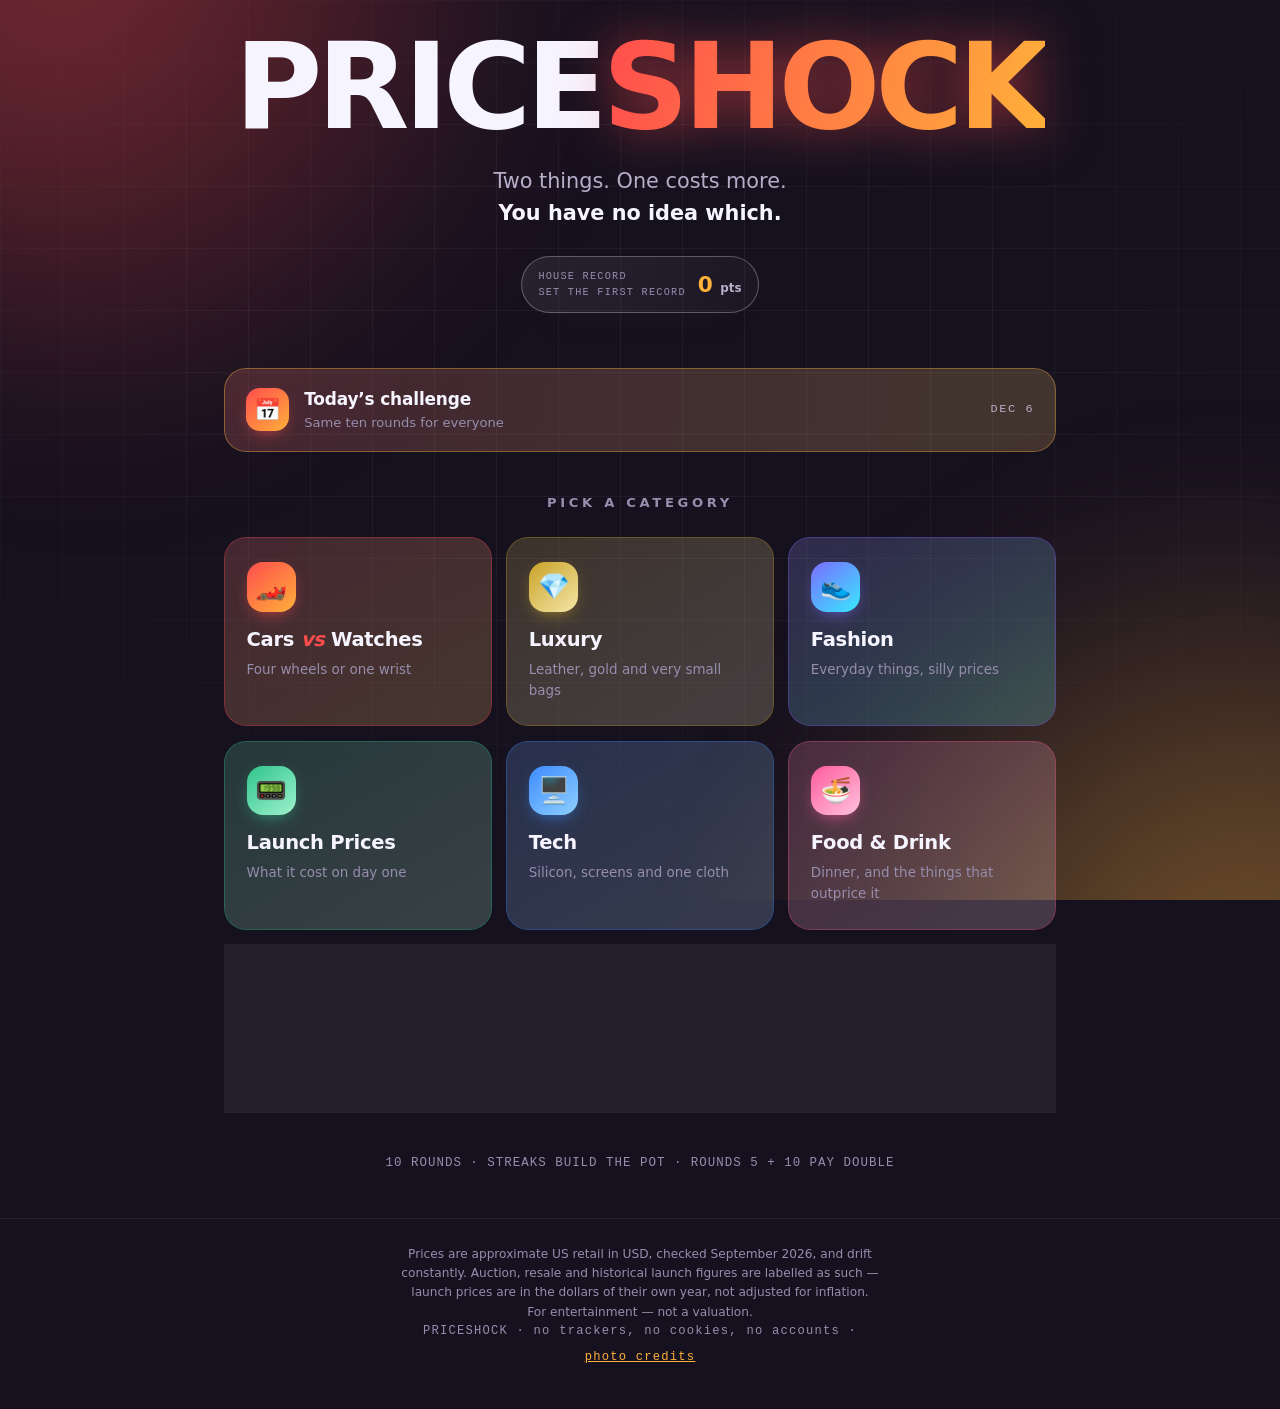
==== commit 23ff7bdb: "Shareable results card; fix verdict-tag contrast" ====
--- a/index.html
+++ b/index.html
@@ -265,7 +265,28 @@
 
     <div class="end-actions">
       <button class="btn btn-primary" id="btn-again" type="button">Play again</button>
+      <button class="btn btn-share" id="btn-share" type="button">Share result</button>
       <button class="btn btn-ghost" id="btn-categories" type="button">Pick another category</button>
+    </div>
+
+    <!-- Announced separately from the results heading, because a copy either
+         working or failing is news the player needs and a screen reader would
+         otherwise get no signal at all from a button that looks unchanged. -->
+    <p class="share-status" id="share-status" role="status" aria-live="polite"></p>
+
+    <!-- The manual-copy fallback. In the markup rather than built on demand so
+         it can be a real dialog with a real label, and [hidden] so nothing
+         inside it is focusable until it is opened. -->
+    <div class="copybox" id="copybox" role="dialog" aria-modal="true"
+         aria-labelledby="copybox-title" hidden>
+      <div class="copybox-inner">
+        <h2 class="copybox-title" id="copybox-title">Copy your result</h2>
+        <p class="copybox-note">Your browser would not let the page copy for you.
+          The text below is selected &mdash; press Ctrl+C, or Cmd+C on a Mac.</p>
+        <textarea class="copybox-text" id="copybox-text" rows="7" readonly
+                  aria-label="Your result, ready to copy"></textarea>
+        <button class="btn btn-ghost" id="copybox-close" type="button">Done</button>
+      </div>
     </div>
 
     <div class="end-worst" id="end-worst"></div>
--- a/assets/style.css
+++ b/assets/style.css
@@ -861,11 +861,20 @@
   border-radius: 999px;
   margin-bottom: 0.7rem;
 }
-/* 12%, not 18%: the tag is 11.5px uppercase mono, so it needs AA at 4.5:1,
-   and an 18% tint of --lose lifted its own background until the text on it
-   measured 4.42:1. At 12% it is 4.79:1, and the win tag 8.71:1. */
-.verdict-tag.is-right { background: color-mix(in srgb, var(--win) 12%, transparent); color: var(--win); }
-.verdict-tag.is-wrong { background: color-mix(in srgb, var(--lose) 12%, transparent); color: var(--lose); }
+/* Opaque, not a tint of the text colour over whatever happens to be behind.
+
+   These were a 12% tint tuned to 4.79:1 against the old #08070c page. Raising
+   --bg to #16111f in task 034 lifted the composited background with it and the
+   "Wrong" tag fell to 4.02:1 — a real AA failure, on 11.5px uppercase mono, and
+   one that only appears on the game screen, which is why a title-screen audit
+   missed it twice.
+
+   Fixing the tint percentage again would leave the same trap for the next
+   person who touches --bg. A fixed background cannot drift: measured here at
+   5.09:1 for the loss tag and 8.93:1 for the win tag, and those numbers hold
+   whatever the page behind them does. */
+.verdict-tag.is-right { background: #0d2a1c; color: var(--win); }
+.verdict-tag.is-wrong { background: #2a1019; color: var(--lose); }
 
 .verdict-multiplier {
   font-size: clamp(2.2rem, 9vw, 4.6rem);
@@ -1149,3 +1158,67 @@
   color: transparent;
 }
 .screen-end.is-perfect .end-tally { color: var(--accent-2); }
+
+/* --- Share a result --------------------------------------------------- */
+
+/* Between "Play again" and "Pick another category" in weight: it is a real
+   action, not a way out of the screen, so it reads as an outlined primary
+   rather than borrowing either of theirs. */
+.btn-share {
+  background: transparent;
+  border: 1px solid var(--accent-2);
+  color: var(--accent-2);
+}
+.btn-share:hover, .btn-share:focus-visible {
+  background: var(--surface-2);
+  border-color: var(--accent);
+}
+
+/* Reserves its line whether or not there is a message, so the buttons above do
+   not jump when a copy succeeds. */
+.share-status {
+  min-height: 1.4em;
+  margin: 0.55rem 0 0;
+  font-size: 0.86rem;
+  color: var(--muted);
+  text-align: center;
+}
+
+.copybox {
+  position: fixed;
+  inset: 0;
+  z-index: 60;
+  display: grid;
+  place-items: center;
+  padding: 1.2rem;
+  background: rgba(8, 6, 14, 0.72);
+  backdrop-filter: blur(4px);
+}
+.copybox-inner {
+  width: 100%;
+  max-width: 30rem;
+  padding: 1.4rem;
+  background: var(--bg-2);
+  border: 1px solid var(--border-2);
+  border-radius: var(--radius);
+  box-shadow: 0 24px 60px -20px rgba(0, 0, 0, 0.8);
+}
+.copybox-title { margin: 0 0 0.4rem; font-size: 1.15rem; }
+.copybox-note { margin: 0 0 0.9rem; font-size: 0.88rem; color: var(--muted); }
+
+/* The mono face and the pre-wrap matter: the card is a block of squares and
+   line breaks, and a proportional font makes the two rows of five stop lining
+   up with each other. */
+.copybox-text {
+  width: 100%;
+  margin-bottom: 0.9rem;
+  padding: 0.75rem 0.85rem;
+  background: var(--bg);
+  color: var(--text);
+  border: 1px solid var(--border);
+  border-radius: var(--radius-sm);
+  font-family: var(--mono);
+  font-size: 0.9rem;
+  line-height: 1.5;
+  resize: vertical;
+}
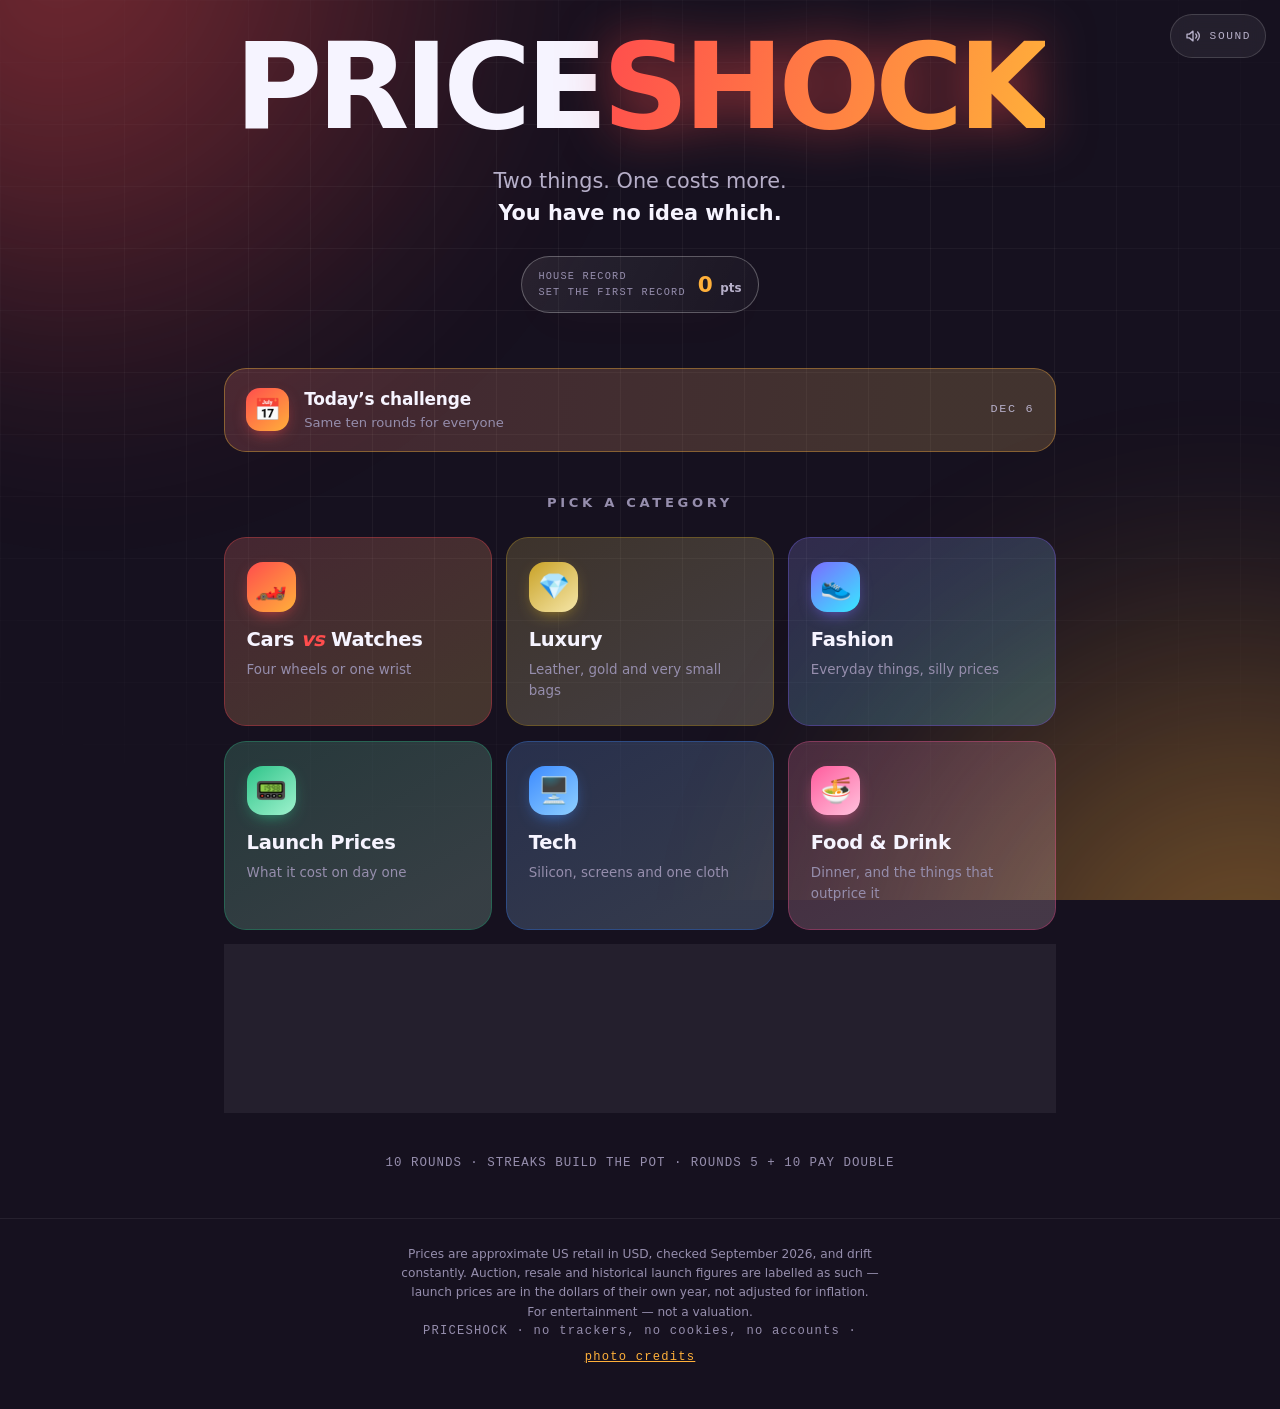
==== commit d884dc45: "Sound effects with a persistent mute toggle" ====
--- a/index.html
+++ b/index.html
@@ -82,6 +82,24 @@
   <span class="blob blob-2"></span>
   <span class="grid"></span>
 </div>
+<!-- Fixed, because it has to be reachable from all three screens and a player
+     who wants it off wants it off now, not after finding the right screen.
+     aria-pressed carries the state; the label stays "Sound" either way so a
+     screen reader reads one control with a state rather than two controls.
+     Ships hidden and is unhidden by app.js, like every other control here:
+     without script it would be a button that silences nothing. -->
+<button class="sound-toggle" id="btn-sound" type="button" aria-pressed="true" hidden>
+  <span class="sound-icon" aria-hidden="true">
+    <svg viewBox="0 0 24 24" width="18" height="18" fill="none" stroke="currentColor"
+         stroke-width="1.8" stroke-linecap="round" stroke-linejoin="round">
+      <path d="M4 9.5h3.2L12 5.5v13L7.2 14.5H4z"/>
+      <path class="sound-waves" d="M15.6 9.2a4 4 0 0 1 0 5.6M18.2 6.6a7.6 7.6 0 0 1 0 10.8"/>
+      <path class="sound-slash" d="M16 9l5.4 6M21.4 9 16 15"/>
+    </svg>
+  </span>
+  <span class="sound-label" id="sound-label">Sound</span>
+</button>
+
 
 <!-- Flash layer for the reveal. Purely decorative. -->
 <div class="flash" id="flash" aria-hidden="true"></div>
--- a/assets/style.css
+++ b/assets/style.css
@@ -1222,3 +1222,71 @@
   line-height: 1.5;
   resize: vertical;
 }
+
+/* --- Sound toggle ----------------------------------------------------- */
+
+/* Fixed to the top right of the viewport, above the screens but below the
+   copy dialog, so it is reachable whether the player is on the title, mid-round
+   or reading their result. 44px tall at every width: this is the one control
+   somebody reaches for in a hurry, usually on a phone, usually because a room
+   just went quiet. */
+.sound-toggle {
+  position: fixed;
+  top: 0.9rem;
+  right: 0.9rem;
+  z-index: 40;
+  display: flex;
+  align-items: center;
+  gap: 0.45rem;
+  min-height: 44px;
+  padding: 0.5rem 0.85rem;
+  background: var(--surface);
+  border: 1px solid var(--border);
+  border-radius: 999px;
+  color: var(--muted);
+  cursor: pointer;
+  backdrop-filter: blur(12px);
+  transition: color 160ms, border-color 160ms, background 160ms;
+}
+.sound-toggle:hover, .sound-toggle:focus-visible {
+  color: var(--text);
+  border-color: var(--border-2);
+  background: var(--surface-2);
+}
+.sound-icon { display: grid; place-items: center; }
+.sound-label {
+  font-family: var(--mono);
+  font-size: 0.7rem;
+  letter-spacing: 0.14em;
+  text-transform: uppercase;
+}
+
+/* One icon, two states: the waves and the cross swap. Drawn as two paths in
+   the same SVG rather than two SVGs, so the speaker body never moves and the
+   change reads as the same object being switched off. */
+.sound-slash { display: none; }
+.sound-toggle.is-muted .sound-waves { display: none; }
+.sound-toggle.is-muted .sound-slash { display: inline; }
+.sound-toggle.is-muted { color: var(--faint); }
+
+@media (max-width: 40rem) {
+  /* The word goes; the speaker stays. At 390px the pill was reaching a third of
+     the way across the logo. aria-pressed still carries the state, and the
+     accessible name still comes from the label text, which is only visually
+     hidden rather than removed. */
+  .sound-label {
+    position: absolute; width: 1px; height: 1px;
+    padding: 0; margin: -1px; overflow: hidden;
+    clip: rect(0 0 0 0); white-space: nowrap; border: 0;
+  }
+  .sound-toggle { min-width: 44px; padding: 0.5rem; justify-content: center; }
+}
+
+/* The toggle is fixed, so it sits over whatever is at the top of the screen —
+   and what is at the top of the title screen is a logo that fills the width.
+   At 442px the pill landed squarely on the K of SHOCK. Reserving the height
+   below 60rem keeps every screen clear of it; above that the logo has narrowed
+   enough, relative to the viewport, that they no longer meet. */
+@media (max-width: 60rem) {
+  .screen { padding-top: 3.2rem; }
+}
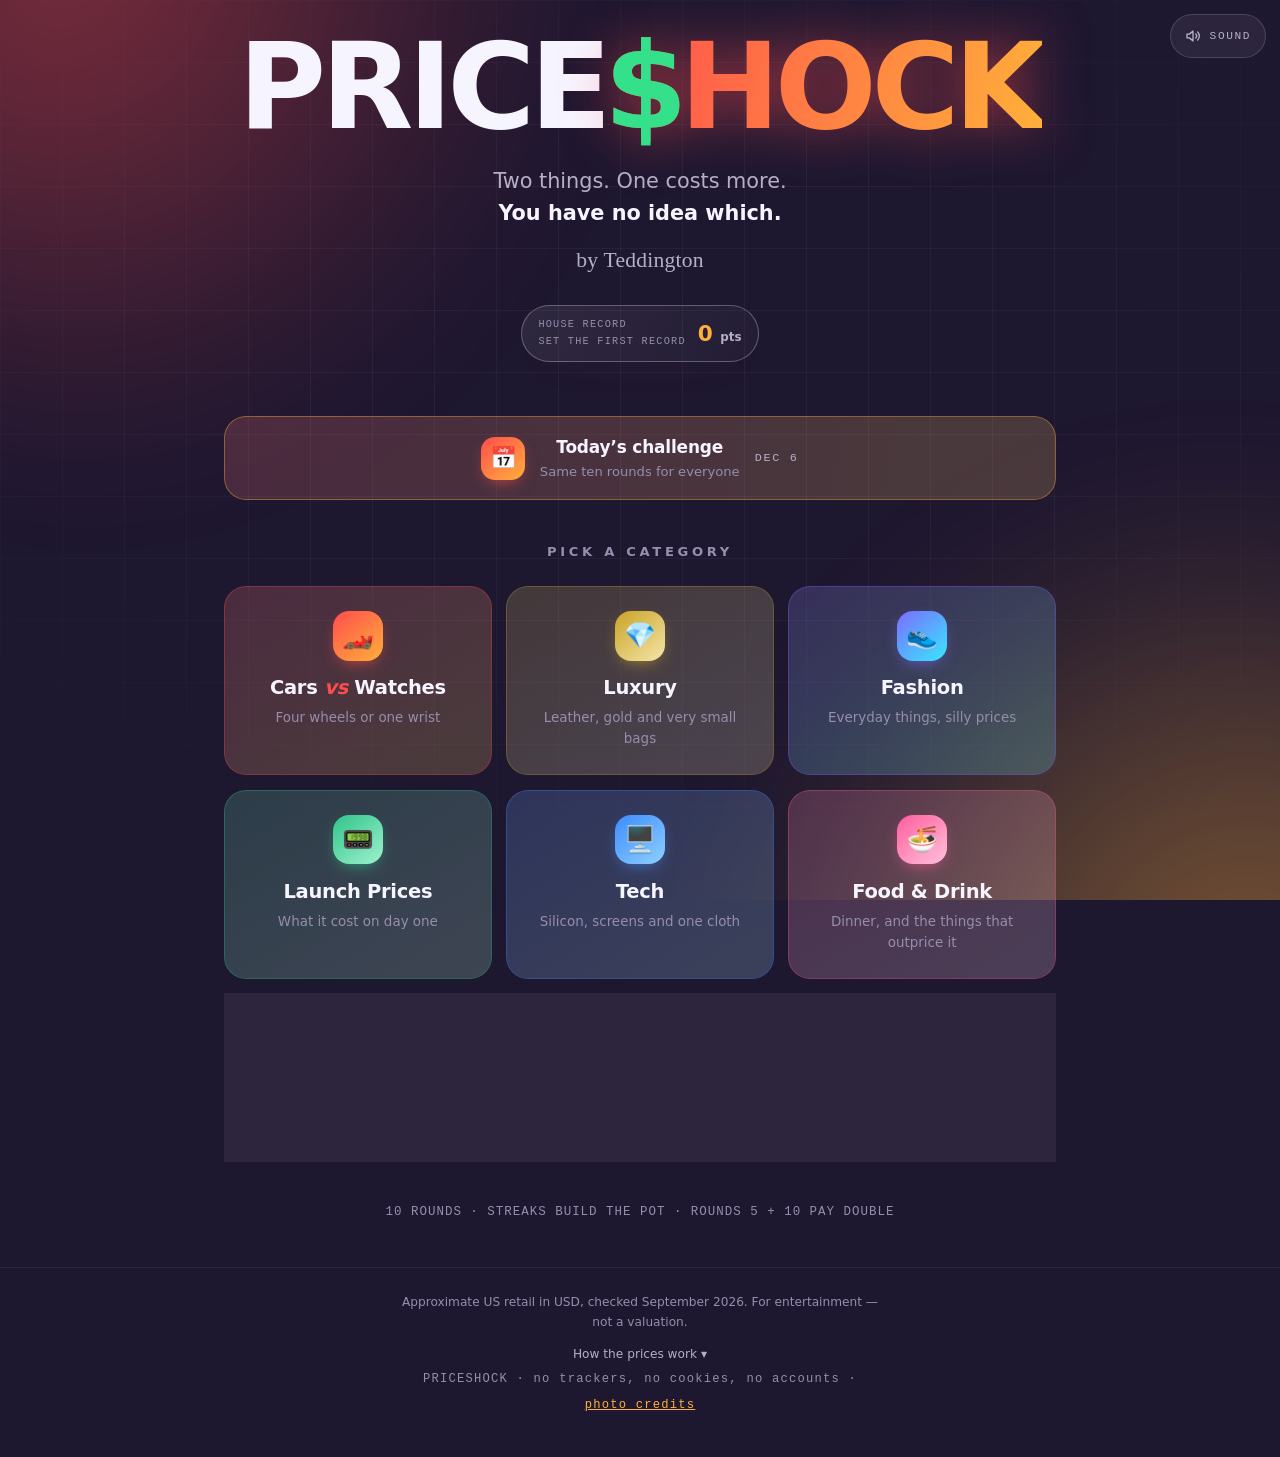
==== commit 642bb46d: "Finish the PRICESHOCK surface and flow polish" ====
--- a/index.html
+++ b/index.html
@@ -7,7 +7,7 @@
   <meta name="description" content="Two things. One is more expensive. You have no idea which. A game about how absurd prices have become.">
   <meta name="color-scheme" content="dark">
   <!-- One value, not two: this page is dark in every theme by design. -->
-  <meta name="theme-color" content="#08070c">
+  <meta name="theme-color" content="#16111f">
 
   <!-- The trailing slash matters: GitHub Pages serves this page at the
        directory URL, and a canonical without it points at a 301. -->
@@ -101,6 +101,16 @@
 </button>
 
 
+<!-- Tap-to-advance layer. Hidden until the reveal settles; see settle() in
+     app.js. aria-hidden because "Next round" already exists as a real,
+     focusable control saying the same thing — this is a convenience for a
+     thumb, not a second announcement.
+
+     A direct child of <body>, NOT of .screen-game: the screens animate in with
+     a transform, and a transformed ancestor becomes the containing block for
+     position:fixed, which collapsed this to 0x0. -->
+<div class="advance-overlay" id="advance-overlay" aria-hidden="true" hidden></div>
+
 <!-- Flash layer for the reveal. Purely decorative. -->
 <div class="flash" id="flash" aria-hidden="true"></div>
 
@@ -113,10 +123,15 @@
 
   <!-- ==================== SCREEN 1: TITLE ==================== -->
   <section class="screen screen-title is-active" id="screen-title" tabindex="-1">
-    <h1 class="logo">
-      <span class="logo-price">PRICE</span><span class="logo-shock">SHOCK</span>
+    <!-- aria-label carries the real name. The visible text is "PRICE$HOCK",
+         which a screen reader would otherwise announce as "price dollar hock" —
+         so the spans are hidden from the accessibility tree and the heading
+         supplies "PRICESHOCK" itself. -->
+    <h1 class="logo" aria-label="PRICESHOCK">
+      <span class="logo-price" aria-hidden="true">PRICE</span><span class="logo-shock" aria-hidden="true"><span class="logo-dollar">$</span>HOCK</span>
     </h1>
     <p class="tagline">Two things. One costs more.<br><em>You have no idea which.</em></p>
+    <p class="byline">by Teddington</p>
 
     <div class="record-panel" aria-label="Your all-time high score">
       <span class="record-kicker">House record</span>
@@ -264,6 +279,9 @@
       <p class="verdict-line" id="verdict-line"></p>
       <p class="verdict-fact" id="verdict-fact"></p>
       <button class="btn btn-next" id="btn-next" type="button">Next round →</button>
+      <!-- Says what the tap handler in app.js already does, because an
+           invisible shortcut helps nobody who does not know it is there. -->
+      <p class="tap-hint">or tap anywhere</p>
     </div>
   </section>
 
@@ -313,12 +331,20 @@
 </main>
 
 <footer class="site-footer">
-  <p>
-    Prices are approximate US retail in USD, checked September 2026, and drift constantly.
-    Auction, resale and historical launch figures are labelled as such — launch prices are
-    in the dollars of their own year, not adjusted for inflation. For entertainment — not a
-    valuation.
-  </p>
+  <!-- The always-visible line carries the two claims that actually matter: the
+       figures are approximate, and this is not a valuation. The rest is true
+       and worth keeping, but on a 390px screen it ran to five lines and took
+       most of the fold under the category grid, which is a lot of screen for
+       small print. <details> keeps every word without spending the space, and
+       needs no script to open. -->
+  <p class="disclaimer">Approximate US retail in USD, checked September&nbsp;2026.
+    For entertainment &mdash; not a valuation.</p>
+  <details class="disclaimer-more">
+    <summary>How the prices work</summary>
+    <p>Prices drift constantly. Auction, resale and historical launch figures
+      are labelled as such on the card &mdash; launch prices are in the dollars
+      of their own year, not adjusted for inflation.</p>
+  </details>
   <p class="footer-meta">PRICESHOCK · no trackers, no cookies, no accounts · <a href="credits.html">photo credits</a></p>
 </footer>
 
--- a/assets/style.css
+++ b/assets/style.css
@@ -16,8 +16,8 @@
      mix into at that luminance. Lifting the base into a deep plum gives the
      wash something to tint, and costs almost nothing in contrast: the figures
      beside each token are measured against the new --bg, not assumed. */
-  --bg:        #16111f;
-  --bg-2:      #201a2e;
+  --bg:        #1e1730;
+  --bg-2:      #29223d;
   --surface:   rgba(255, 255, 255, 0.062);
   --surface-2: rgba(255, 255, 255, 0.105);
   --border:    rgba(255, 255, 255, 0.15);
@@ -185,11 +185,44 @@
 .tagline {
   color: var(--muted);
   font-size: clamp(1rem, 2.4vw, 1.3rem);
-  margin: 1rem 0 2.4rem;
+  /* Bottom spacing moved to .byline, which now sits between this and the
+     record panel. */
+  margin: 1rem 0 0;
   max-width: 30ch;
 }
 .tagline em { color: var(--text); font-style: normal; font-weight: 700; }
 
+
+/* The S is a dollar sign, and it is the one letter that does not take the
+   gradient. `background-clip: text` on the parent makes the whole word
+   transparent and paints it through, so a child that wants its own colour has
+   to opt out of the clip entirely — hence its own background:none and an
+   explicit colour. Money green, and the same green the game already uses for a
+   correct answer, so the mark and the reward agree with each other.
+
+   17.6:1 on --bg, well past the 3:1 that large text needs. */
+.logo-dollar {
+  background: none;
+  -webkit-background-clip: border-box;
+  background-clip: border-box;
+  color: var(--win);
+  /* Slightly narrower than the S it replaces, so the word keeps its rhythm. */
+  margin: 0 -0.02em;
+}
+
+/* Under the tagline, in whatever cursive the device actually has. No webfont:
+   the site loads nothing from a third party and a byline is not worth breaking
+   that for. The stack ends in a generic so there is always something joined-up
+   to fall back to. */
+.byline {
+  margin: 0.55rem 0 2.4rem;
+  font-family: "Segoe Script", "Bradley Hand", "Snell Roundhand", "Apple Chancery",
+               "Lucida Handwriting", cursive;
+  font-size: clamp(1.05rem, 3.2vw, 1.35rem);
+  font-weight: 500;
+  letter-spacing: 0.01em;
+  color: var(--muted);
+}
 .record-panel {
   display: grid;
   grid-template-columns: auto auto;
@@ -248,10 +281,13 @@
   overflow: hidden;
   display: flex;
   flex-direction: column;
-  align-items: flex-start;
+  /* Centred, all seven. The grid is three columns of equal width and the cards
+     carry a chip, a name and a tagline of wildly different lengths, so ragged
+     left alignment made each row look mis-set. */
+  align-items: center;
   gap: 0.3rem;
   padding: 1.5rem 1.35rem;
-  text-align: left;
+  text-align: center;
   background: var(--surface);
   border: 1px solid var(--cat-soft);
   border-radius: var(--radius);
@@ -310,12 +346,13 @@
   overflow: hidden;
   display: flex;
   align-items: center;
+  justify-content: center;
   gap: 0.95rem;
   width: 100%;
   max-width: 52rem;
   margin-top: 2.2rem;
   padding: 1.05rem 1.3rem;
-  text-align: left;
+  text-align: center;
   background: var(--surface);
   border: 1px solid rgba(255, 176, 58, 0.45);
   border-radius: var(--radius);
@@ -353,14 +390,15 @@
   font-size: 1.35rem;
   line-height: 1;
 }
-.daily-body { display: flex; flex-direction: column; gap: 0.1rem; min-width: 0; }
+.daily-body { display: flex; flex-direction: column; align-items: center; gap: 0.1rem; min-width: 0; }
 .daily-title { font-size: 1.06rem; font-weight: 750; letter-spacing: -0.01em; }
 .daily-note { font-size: 0.82rem; color: var(--faint); }
 
-/* Pushed to the far end and set in the mono face, so it reads as a stamp on
-   the run rather than as part of the sentence above it. */
+/* Set in the mono face so it reads as a stamp on the run rather than as part
+   of the sentence beside it. It used to be pushed to the far right with
+   margin-left:auto, which anchored the row to both edges and left the text
+   drifting left of centre in a full-width card; it now trails the cluster. */
 .daily-date {
-  margin-left: auto;
   flex: none;
   font-family: var(--mono);
   font-size: 0.74rem;
@@ -384,10 +422,13 @@
 }
 
 @media (max-width: 30rem) {
-  /* The date drops under the title rather than squeezing it: at 390px the two
-     together forced "Today's challenge" to wrap mid-word. */
-  .daily { flex-wrap: wrap; }
-  .daily-date { margin-left: 3.65rem; width: 100%; }
+  /* Stacks below 30rem. Side by side at 390px the two lines forced "Today's
+     challenge" to wrap mid-word, and centring the row still left the icon
+     hanging off the left with the text centred in whatever space remained —
+     which is not symmetry, it just looks like a mistake made carefully. As a
+     column every part shares one centre line, the same as the Randomized card
+     directly below it. */
+  .daily { flex-direction: column; gap: 0.55rem; }
 }
 
 /* Shown only inside <noscript> in index.html, where the category buttons are
@@ -609,9 +650,13 @@
 .card-orb {
   /* Sized when the orb held one emoji. Now it holds a photograph, so it scales
      with the viewport and gets materially bigger on a large screen — vmin, not
-     vw, so a short landscape window cannot push the cards off the bottom. */
-  width: clamp(5.5rem, 20vmin, 13rem);
-  height: clamp(5.5rem, 20vmin, 13rem);
+     vw, so a short landscape window cannot push the cards off the bottom.
+
+     Raised from 20vmin: the photograph is the thing being judged and it was
+     giving up room to a price that only appears after the answer is already
+     decided. The price came down a size in the same change. */
+  width: clamp(6rem, 27vmin, 17rem);
+  height: clamp(6rem, 27vmin, 17rem);
   display: grid; place-items: center;
   font-size: clamp(2rem, 5.5vw, 3rem);
   border-radius: 50%;
@@ -680,7 +725,9 @@
 /* Price: hidden until reveal, but it occupies space from the start so the
    cards don't jump when it appears. */
 .card-price {
-  font-size: clamp(1.4rem, 4.4vw, 2.5rem);
+  /* Down from clamp(1.4rem, 4.4vw, 2.5rem). It is a reveal, not a headline —
+     the orb above it took the space. */
+  font-size: clamp(1.15rem, 3.4vw, 1.95rem);
   font-weight: 880;
   letter-spacing: -0.035em;
   font-variant-numeric: tabular-nums;
@@ -995,6 +1042,28 @@
 }
 .site-footer p { margin: 0 auto; max-width: 62ch; }
 .footer-meta { margin-top: 0.5rem; font-family: var(--mono); letter-spacing: 0.1em; }
+
+/* The collapsible half of the small print. The summary is a real control, so
+   it carries the 24px target WCAG 2.5.8 asks for rather than being an 11px
+   line of text people have to aim at. */
+.disclaimer-more {
+  margin: 0.45rem auto 0;
+  max-width: 62ch;
+}
+.disclaimer-more summary {
+  display: inline-block;
+  padding: 0.35rem 0.6rem;
+  border-radius: 999px;
+  color: var(--muted);
+  cursor: pointer;
+  list-style: none;
+}
+.disclaimer-more summary::-webkit-details-marker { display: none; }
+.disclaimer-more summary::after { content: " \25BE"; }
+.disclaimer-more[open] summary::after { content: " \25B4"; }
+.disclaimer-more summary:hover,
+.disclaimer-more summary:focus-visible { color: var(--text); background: var(--surface); }
+.disclaimer-more p { margin-top: 0.5rem; }
 /* Padded to clear WCAG 2.5.8's 24px minimum — the same trap task 008 found in
    Named After's footer links, which were 18px tall. */
 .footer-meta a { display: inline-block; padding: 0.4rem 0.2rem; color: var(--accent-2); }
@@ -1021,7 +1090,12 @@
     margin: -0.15rem 0;
   }
   .card { flex-direction: row; align-items: center; text-align: left; gap: 0.9rem; padding: 1rem 1.1rem; }
-  .card-orb { margin-bottom: 0; width: clamp(3.6rem, 18vw, 5.4rem); height: clamp(3.6rem, 18vw, 5.4rem); font-size: 1.6rem; }
+  /* Raised from 18vw/5.4rem. On a phone the cards are rows, so the orb sets the
+     row height and it was the smallest thing on a screen whose whole question
+     is "which of these two". 26vw is 101px at 390px — big enough to actually
+     read the photograph, and both cards plus the HUD and verdict still fit
+     above the fold. */
+  .card-orb { margin-bottom: 0; width: clamp(4.6rem, 26vw, 7.5rem); height: clamp(4.6rem, 26vw, 7.5rem); font-size: 1.6rem; }
   .card-body { flex: 1; align-items: flex-start; text-align: left; }
   .card-figures {
     margin-top: 0;
@@ -1141,6 +1215,8 @@
 
 /* Randomized spans the row it lands on: it is not one of the themed categories,
    it is the way in when you do not want to choose. */
+/* Randomized spans whatever row it lands on. Centring is inherited from .cat
+   now that every card is centred. */
 .cat-wide { grid-column: 1 / -1; }
 
 /* --- A perfect run --------------------------------------------------- */
@@ -1290,3 +1366,40 @@
 @media (max-width: 60rem) {
   .screen { padding-top: 3.2rem; }
 }
+
+/* --- Tap to advance --------------------------------------------------- */
+
+/* Quiet by design: it tells you the shortcut exists once and then stops
+   competing with the verdict above it. */
+.tap-hint {
+  margin: 0.5rem 0 0;
+  font-family: var(--mono);
+  font-size: 0.7rem;
+  letter-spacing: 0.14em;
+  text-transform: uppercase;
+  color: var(--faint);
+}
+
+/* --- Tap-to-advance layer --------------------------------------------- */
+
+/* Covers the viewport once a round has been answered, so a tap anywhere over
+   the cards advances. Layering is the whole design:
+
+     z 5   this overlay
+     z 10  .hud and .verdict — so "Back", "Next round" and the heat ladder
+           keep receiving their own clicks rather than this
+     z 40  the sound toggle
+
+   The cards are deliberately left underneath. They are the largest thing on a
+   phone screen and the natural place for a thumb to land, and once the answer
+   is revealed there is nothing else they could usefully do. */
+.advance-overlay {
+  position: fixed;
+  inset: 0;
+  z-index: 5;
+  cursor: pointer;
+  /* No paint of its own — the round underneath must look untouched. */
+  background: transparent;
+}
+
+.hud, .verdict { position: relative; z-index: 10; }
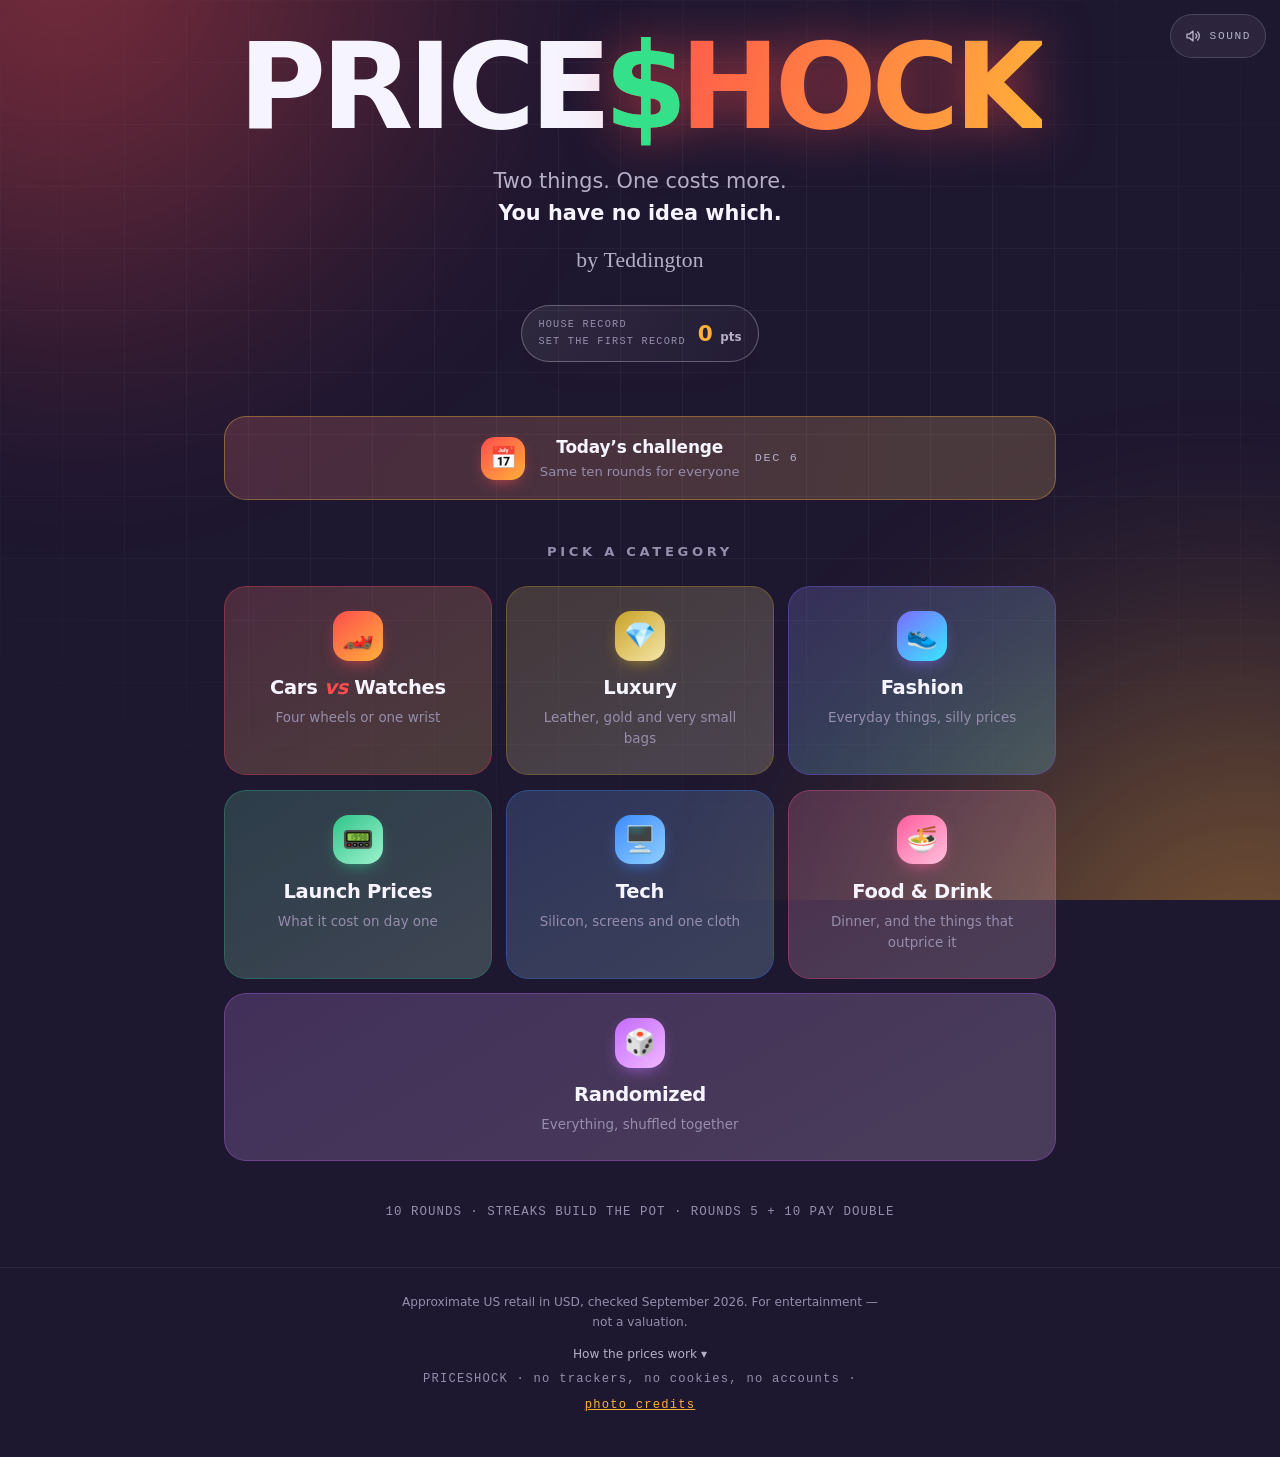
==== commit b4d34ece: "Certify the clean share URL and final PRICESHOCK build" ====
--- a/index.html
+++ b/index.html
@@ -7,7 +7,7 @@
   <meta name="description" content="Two things. One is more expensive. You have no idea which. A game about how absurd prices have become.">
   <meta name="color-scheme" content="dark">
   <!-- One value, not two: this page is dark in every theme by design. -->
-  <meta name="theme-color" content="#16111f">
+  <meta name="theme-color" content="#1e1730">
 
   <!-- The trailing slash matters: GitHub Pages serves this page at the
        directory URL, and a canonical without it points at a 301. -->
--- a/assets/style.css
+++ b/assets/style.css
@@ -911,7 +911,7 @@
 /* Opaque, not a tint of the text colour over whatever happens to be behind.
 
    These were a 12% tint tuned to 4.79:1 against the old #08070c page. Raising
-   --bg to #16111f in task 034 lifted the composited background with it and the
+   --bg to a lighter plum in task 034 lifted the composited background with it and the
    "Wrong" tag fell to 4.02:1 — a real AA failure, on 11.5px uppercase mono, and
    one that only appears on the game screen, which is why a title-screen audit
    missed it twice.
